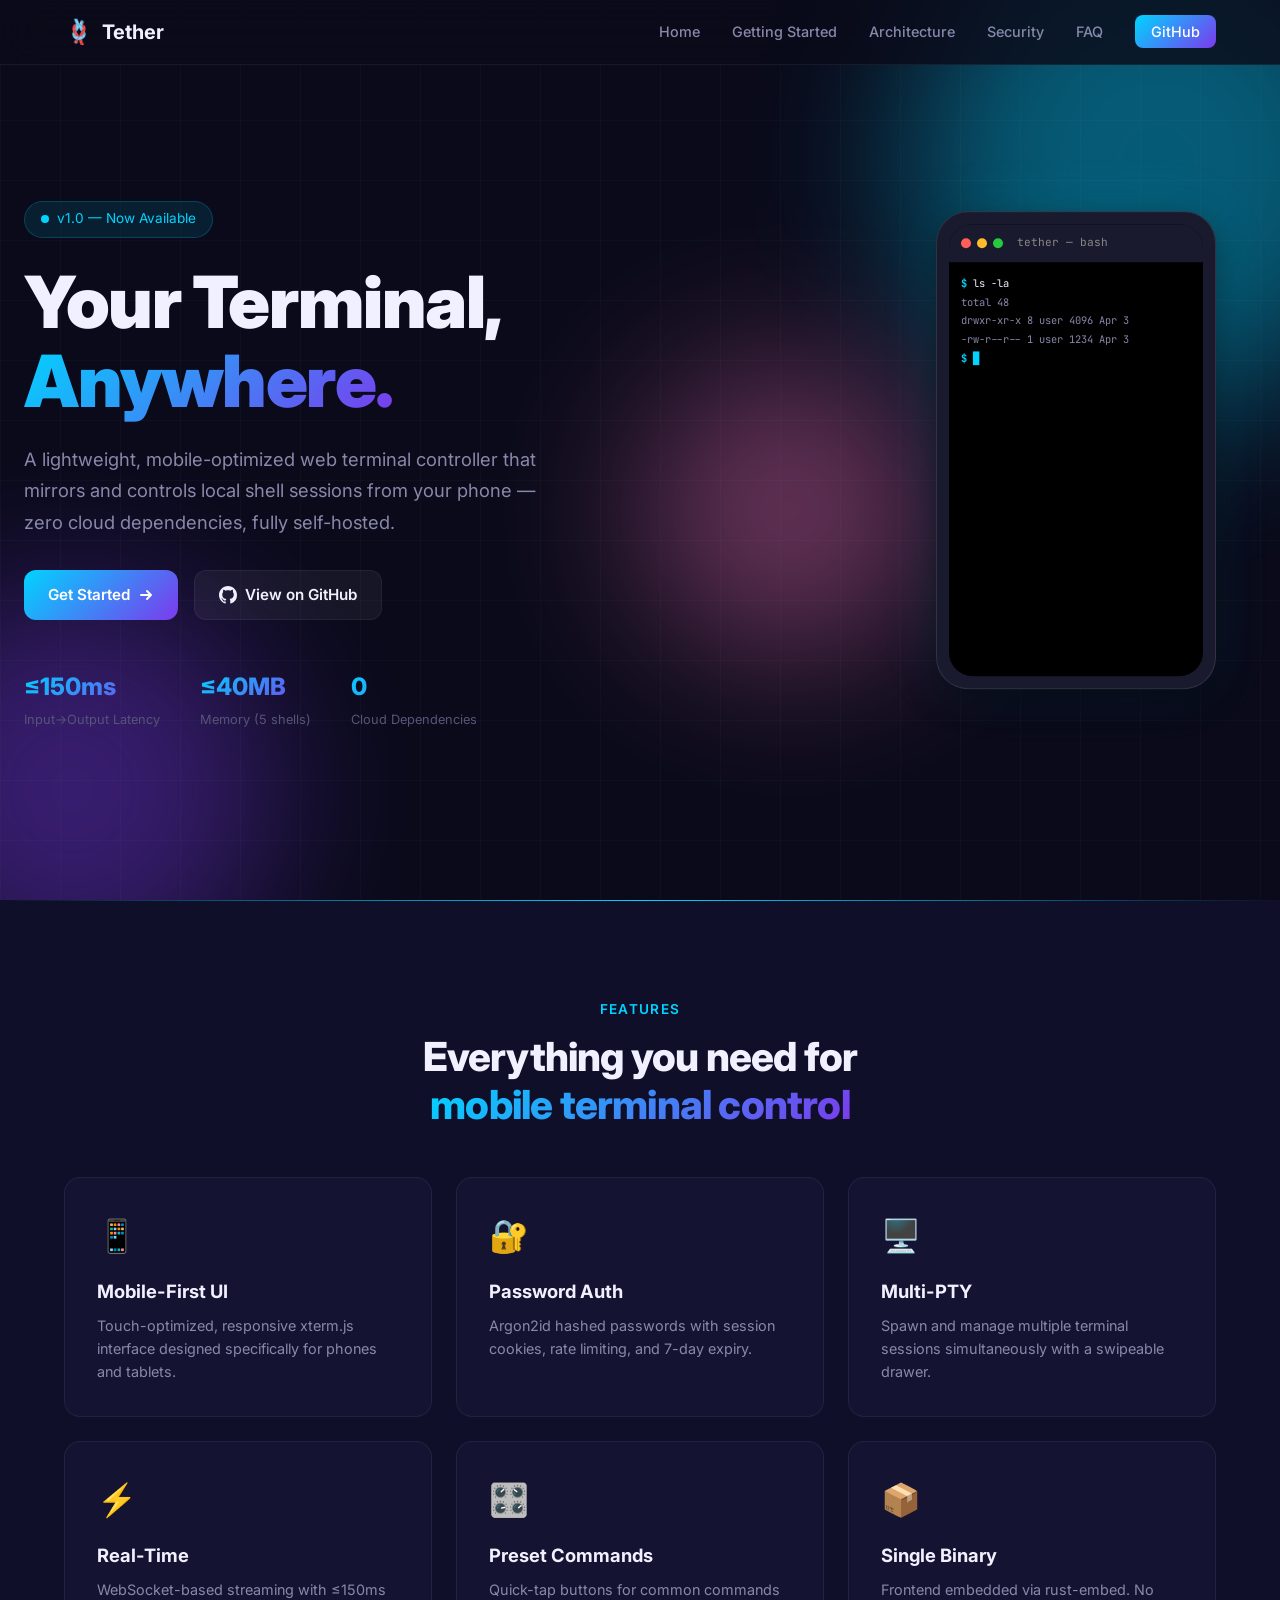
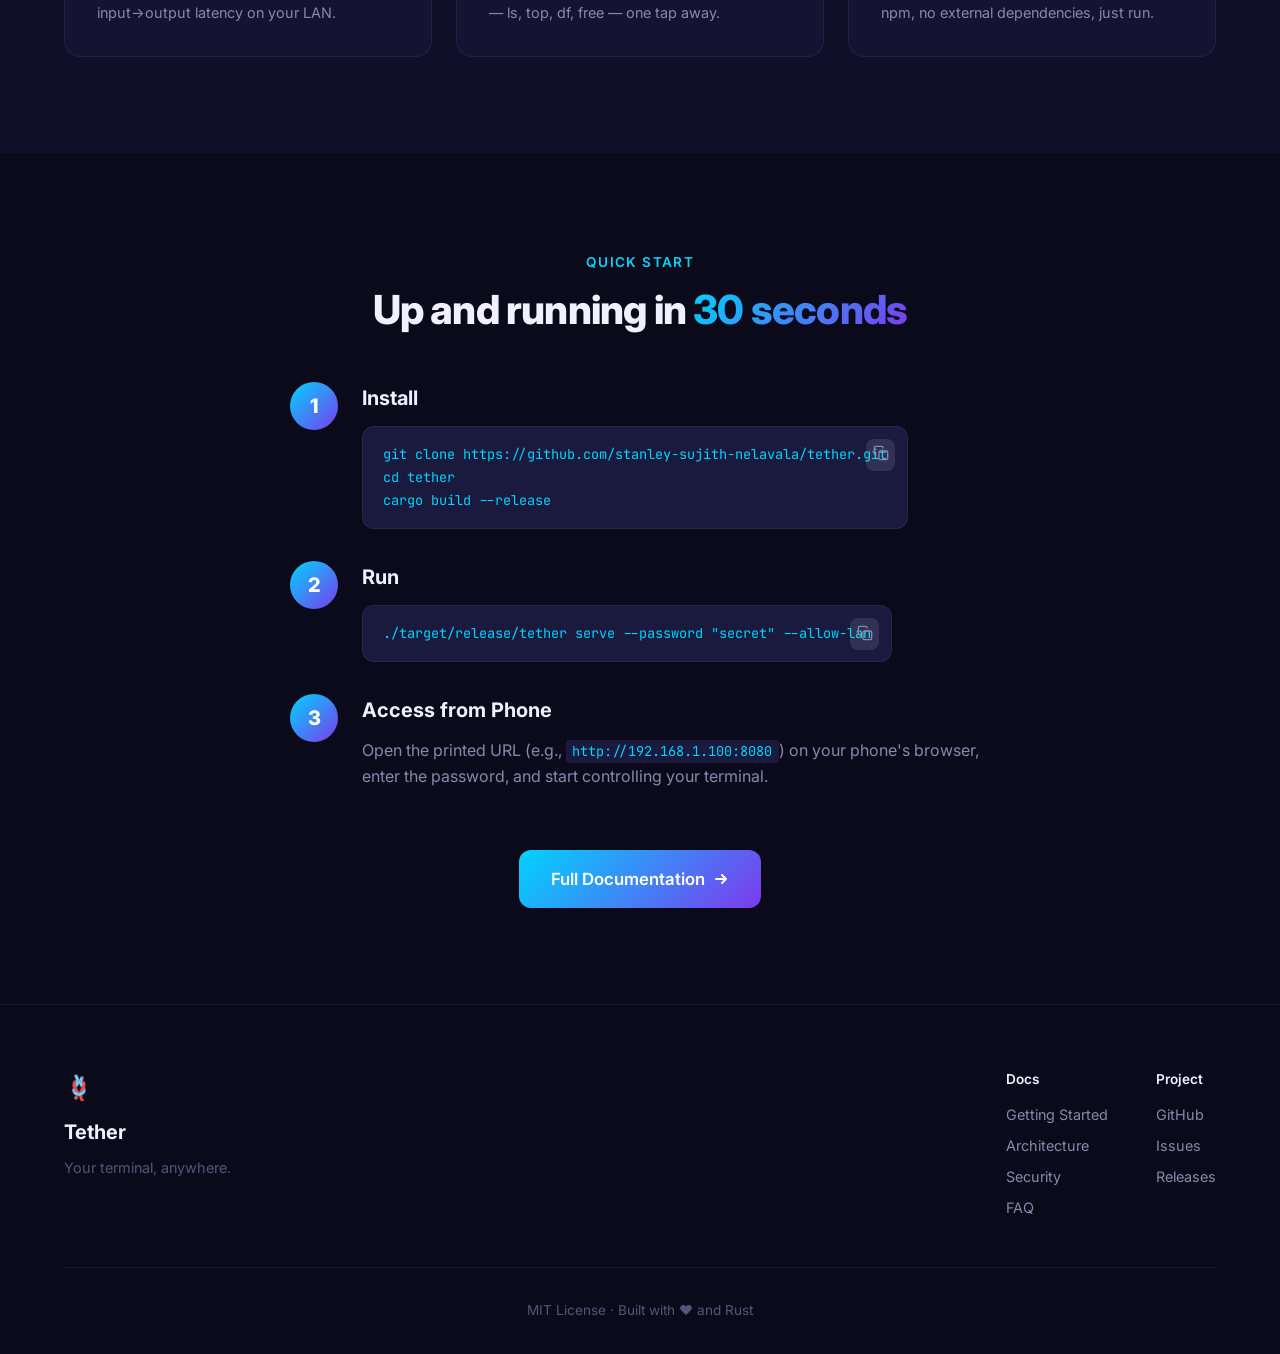
==== .github/pages/index.html @ 57d99a95 "feat: initial release - mobile web terminal controller - Axum HTTP/WS server with embedded frontend " ====
<!DOCTYPE html>
<html lang="en">
<head>
    <meta charset="UTF-8">
    <meta name="viewport" content="width=device-width, initial-scale=1.0">
    <title>Tether — Your Terminal, Anywhere</title>
    <meta name="description" content="A lightweight, mobile-optimized web terminal controller. Mirror and control local shell sessions from your phone.">
    <meta name="theme-color" content="#0a0a1a">
    <link rel="preconnect" href="https://fonts.googleapis.com">
    <link rel="preconnect" href="https://fonts.gstatic.com" crossorigin>
    <link href="https://fonts.googleapis.com/css2?family=Inter:wght@300;400;500;600;700;800;900&family=JetBrains+Mono:wght@400;500;600&display=swap" rel="stylesheet">
    <link rel="stylesheet" href="css/docs.css">
</head>
<body>
    <!-- Navigation -->
    <nav class="navbar">
        <div class="nav-container">
            <a href="index.html" class="nav-logo">
                <span class="logo-icon">🪢</span>
                <span class="logo-text">Tether</span>
            </a>
            <button class="nav-toggle" aria-label="Toggle menu">
                <span></span><span></span><span></span>
            </button>
            <ul class="nav-links">
                <li><a href="index.html">Home</a></li>
                <li><a href="getting-started.html">Getting Started</a></li>
                <li><a href="architecture.html">Architecture</a></li>
                <li><a href="security.html">Security</a></li>
                <li><a href="faq.html">FAQ</a></li>
                <li><a href="https://github.com/stanley-sujith-nelavala/tether" class="nav-cta" target="_blank">GitHub</a></li>
            </ul>
        </div>
    </nav>

    <!-- Hero Section -->
    <header class="hero">
        <div class="hero-bg">
            <div class="gradient-orb orb-1"></div>
            <div class="gradient-orb orb-2"></div>
            <div class="gradient-orb orb-3"></div>
            <div class="grid-overlay"></div>
        </div>
        <div class="hero-content">
            <div class="hero-badge">
                <span class="badge-dot"></span>
                <span>v1.0 — Now Available</span>
            </div>
            <h1 class="hero-title">
                Your Terminal,<br>
                <span class="gradient-text">Anywhere.</span>
            </h1>
            <p class="hero-subtitle">
                A lightweight, mobile-optimized web terminal controller that mirrors and controls 
                local shell sessions from your phone — zero cloud dependencies, fully self-hosted.
            </p>
            <div class="hero-actions">
                <a href="getting-started.html" class="btn btn-primary">
                    Get Started
                    <svg width="16" height="16" viewBox="0 0 16 16" fill="none"><path d="M3 8h10M9 4l4 4-4 4" stroke="currentColor" stroke-width="2" stroke-linecap="round" stroke-linejoin="round"/></svg>
                </a>
                <a href="https://github.com/stanley-sujith-nelavala/tether" class="btn btn-secondary" target="_blank">
                    <svg width="18" height="18" viewBox="0 0 24 24" fill="currentColor"><path d="M12 0C5.37 0 0 5.37 0 12c0 5.31 3.435 9.795 8.205 11.385.6.105.825-.255.825-.57 0-.285-.015-1.23-.015-2.235-3.015.555-3.795-.735-4.035-1.41-.135-.345-.72-1.41-1.23-1.695-.42-.225-1.02-.78-.015-.795.945-.015 1.62.87 1.845 1.23 1.08 1.815 2.805 1.305 3.495.99.105-.78.42-1.305.765-1.605-2.67-.3-5.46-1.335-5.46-5.925 0-1.305.465-2.385 1.23-3.225-.12-.3-.54-1.53.12-3.18 0 0 1.005-.315 3.3 1.23.96-.27 1.98-.405 3-.405s2.04.135 3 .405c2.295-1.56 3.3-1.23 3.3-1.23.66 1.65.24 2.88.12 3.18.765.84 1.23 1.905 1.23 3.225 0 4.605-2.805 5.625-5.475 5.925.435.375.81 1.095.81 2.22 0 1.605-.015 2.895-.015 3.3 0 .315.225.69.825.57A12.02 12.02 0 0024 12c0-6.63-5.37-12-12-12z"/></svg>
                    View on GitHub
                </a>
            </div>
            <div class="hero-stats">
                <div class="stat">
                    <span class="stat-value">≤150ms</span>
                    <span class="stat-label">Input→Output Latency</span>
                </div>
                <div class="stat">
                    <span class="stat-value">≤40MB</span>
                    <span class="stat-label">Memory (5 shells)</span>
                </div>
                <div class="stat">
                    <span class="stat-value">0</span>
                    <span class="stat-label">Cloud Dependencies</span>
                </div>
            </div>
        </div>
        <div class="hero-visual">
            <div class="phone-mockup">
                <div class="phone-screen">
                    <div class="mock-terminal">
                        <div class="mock-header">
                            <span class="mock-dot red"></span>
                            <span class="mock-dot yellow"></span>
                            <span class="mock-dot green"></span>
                            <span class="mock-title">tether — bash</span>
                        </div>
                        <div class="mock-body">
                            <div class="mock-line"><span class="mock-prompt">$</span> <span class="mock-cmd">ls -la</span></div>
                            <div class="mock-line mock-output">total 48</div>
                            <div class="mock-line mock-output">drwxr-xr-x  8 user  4096 Apr  3</div>
                            <div class="mock-line mock-output">-rw-r--r--  1 user  1234 Apr  3</div>
                            <div class="mock-line"><span class="mock-prompt">$</span> <span class="mock-cursor">█</span></div>
                        </div>
                    </div>
                </div>
            </div>
        </div>
    </header>

    <!-- Features Grid -->
    <section class="features">
        <div class="container">
            <div class="section-header">
                <span class="section-label">Features</span>
                <h2 class="section-title">Everything you need for<br><span class="gradient-text">mobile terminal control</span></h2>
            </div>
            <div class="features-grid">
                <div class="feature-card">
                    <div class="feature-icon">📱</div>
                    <h3>Mobile-First UI</h3>
                    <p>Touch-optimized, responsive xterm.js interface designed specifically for phones and tablets.</p>
                </div>
                <div class="feature-card">
                    <div class="feature-icon">🔐</div>
                    <h3>Password Auth</h3>
                    <p>Argon2id hashed passwords with session cookies, rate limiting, and 7-day expiry.</p>
                </div>
                <div class="feature-card">
                    <div class="feature-icon">🖥️</div>
                    <h3>Multi-PTY</h3>
                    <p>Spawn and manage multiple terminal sessions simultaneously with a swipeable drawer.</p>
                </div>
                <div class="feature-card">
                    <div class="feature-icon">⚡</div>
                    <h3>Real-Time</h3>
                    <p>WebSocket-based streaming with ≤150ms input→output latency on your LAN.</p>
                </div>
                <div class="feature-card">
                    <div class="feature-icon">🎛️</div>
                    <h3>Preset Commands</h3>
                    <p>Quick-tap buttons for common commands — ls, top, df, free — one tap away.</p>
                </div>
                <div class="feature-card">
                    <div class="feature-icon">📦</div>
                    <h3>Single Binary</h3>
                    <p>Frontend embedded via rust-embed. No npm, no external dependencies, just run.</p>
                </div>
            </div>
        </div>
    </section>

    <!-- Quick Start -->
    <section class="quick-start">
        <div class="container">
            <div class="section-header">
                <span class="section-label">Quick Start</span>
                <h2 class="section-title">Up and running in <span class="gradient-text">30 seconds</span></h2>
            </div>
            <div class="steps">
                <div class="step">
                    <div class="step-number">1</div>
                    <div class="step-content">
                        <h3>Install</h3>
                        <div class="code-block">
                            <code>git clone https://github.com/stanley-sujith-nelavala/tether.git
cd tether
cargo build --release</code>
                            <button class="copy-btn" onclick="copyCode(this)">
                                <svg width="16" height="16" viewBox="0 0 24 24" fill="none" stroke="currentColor" stroke-width="2"><rect x="9" y="9" width="13" height="13" rx="2"/><path d="M5 15H4a2 2 0 01-2-2V4a2 2 0 012-2h9a2 2 0 012 2v1"/></svg>
                            </button>
                        </div>
                    </div>
                </div>
                <div class="step">
                    <div class="step-number">2</div>
                    <div class="step-content">
                        <h3>Run</h3>
                        <div class="code-block">
                            <code>./target/release/tether serve --password "secret" --allow-lan</code>
                            <button class="copy-btn" onclick="copyCode(this)">
                                <svg width="16" height="16" viewBox="0 0 24 24" fill="none" stroke="currentColor" stroke-width="2"><rect x="9" y="9" width="13" height="13" rx="2"/><path d="M5 15H4a2 2 0 01-2-2V4a2 2 0 012-2h9a2 2 0 012 2v1"/></svg>
                            </button>
                        </div>
                    </div>
                </div>
                <div class="step">
                    <div class="step-number">3</div>
                    <div class="step-content">
                        <h3>Access from Phone</h3>
                        <p>Open the printed URL (e.g., <code class="inline">http://192.168.1.100:8080</code>) on your phone's browser, enter the password, and start controlling your terminal.</p>
                    </div>
                </div>
            </div>
            <div class="cta-center">
                <a href="getting-started.html" class="btn btn-primary btn-lg">
                    Full Documentation
                    <svg width="16" height="16" viewBox="0 0 16 16" fill="none"><path d="M3 8h10M9 4l4 4-4 4" stroke="currentColor" stroke-width="2" stroke-linecap="round" stroke-linejoin="round"/></svg>
                </a>
            </div>
        </div>
    </section>

    <!-- Footer -->
    <footer class="footer">
        <div class="container">
            <div class="footer-content">
                <div class="footer-brand">
                    <span class="logo-icon">🪢</span>
                    <span class="logo-text">Tether</span>
                    <p>Your terminal, anywhere.</p>
                </div>
                <div class="footer-links">
                    <div class="footer-col">
                        <h4>Docs</h4>
                        <a href="getting-started.html">Getting Started</a>
                        <a href="architecture.html">Architecture</a>
                        <a href="security.html">Security</a>
                        <a href="faq.html">FAQ</a>
                    </div>
                    <div class="footer-col">
                        <h4>Project</h4>
                        <a href="https://github.com/stanley-sujith-nelavala/tether" target="_blank">GitHub</a>
                        <a href="https://github.com/stanley-sujith-nelavala/tether/issues" target="_blank">Issues</a>
                        <a href="https://github.com/stanley-sujith-nelavala/tether/releases" target="_blank">Releases</a>
                    </div>
                </div>
            </div>
            <div class="footer-bottom">
                <p>MIT License · Built with ❤️ and Rust</p>
            </div>
        </div>
    </footer>

    <script src="js/docs.js"></script>
</body>
</html>
---- .github/pages/css/docs.css ----
/* ===== CSS Variables ===== */
:root {
    --bg-primary: #0a0a1a;
    --bg-secondary: #0f0f2a;
    --bg-card: #141432;
    --bg-code: #1a1a3e;
    --border-color: rgba(255, 255, 255, 0.06);
    --text-primary: #f0f0ff;
    --text-secondary: #8888aa;
    --text-muted: #555577;
    --accent-1: #00d4ff;
    --accent-2: #7c3aed;
    --accent-3: #f472b6;
    --gradient-primary: linear-gradient(135deg, #00d4ff 0%, #7c3aed 50%, #f472b6 100%);
    --gradient-text: linear-gradient(135deg, #00d4ff, #7c3aed);
    --gradient-glow: radial-gradient(ellipse at 50% 0%, rgba(0, 212, 255, 0.15) 0%, transparent 60%);
    --font-sans: 'Inter', -apple-system, BlinkMacSystemFont, 'Segoe UI', sans-serif;
    --font-mono: 'JetBrains Mono', 'Fira Code', 'Cascadia Code', monospace;
    --radius-sm: 8px;
    --radius-md: 12px;
    --radius-lg: 16px;
    --radius-xl: 24px;
    --shadow-sm: 0 2px 8px rgba(0, 0, 0, 0.2);
    --shadow-md: 0 4px 16px rgba(0, 0, 0, 0.3);
    --shadow-lg: 0 8px 32px rgba(0, 0, 0, 0.4);
    --shadow-glow: 0 0 40px rgba(0, 212, 255, 0.15);
}

/* ===== Reset ===== */
*, *::before, *::after { margin: 0; padding: 0; box-sizing: border-box; }
html { scroll-behavior: smooth; }
body {
    font-family: var(--font-sans);
    background: var(--bg-primary);
    color: var(--text-primary);
    line-height: 1.6;
    overflow-x: hidden;
    -webkit-font-smoothing: antialiased;
}
a { color: var(--accent-1); text-decoration: none; transition: color 0.2s; }
a:hover { color: var(--accent-2); }
img { max-width: 100%; display: block; }
code { font-family: var(--font-mono); }

/* ===== Container ===== */
.container { max-width: 1200px; margin: 0 auto; padding: 0 1.5rem; }

/* ===== Navbar ===== */
.navbar {
    position: fixed;
    top: 0;
    left: 0;
    right: 0;
    z-index: 1000;
    background: rgba(10, 10, 26, 0.8);
    backdrop-filter: blur(20px);
    border-bottom: 1px solid var(--border-color);
}
.nav-container {
    max-width: 1200px;
    margin: 0 auto;
    padding: 0 1.5rem;
    display: flex;
    align-items: center;
    justify-content: space-between;
    height: 64px;
}
.nav-logo {
    display: flex;
    align-items: center;
    gap: 0.5rem;
    font-weight: 700;
    font-size: 1.25rem;
    color: var(--text-primary);
}
.nav-logo:hover { color: var(--text-primary); }
.logo-icon { font-size: 1.5rem; }
.nav-links {
    display: flex;
    align-items: center;
    gap: 2rem;
    list-style: none;
}
.nav-links a {
    color: var(--text-secondary);
    font-weight: 500;
    font-size: 0.9rem;
    transition: color 0.2s;
}
.nav-links a:hover { color: var(--text-primary); }
.nav-cta {
    background: var(--gradient-text);
    color: white !important;
    padding: 0.5rem 1rem;
    border-radius: var(--radius-sm);
    font-weight: 600;
}
.nav-cta:hover { opacity: 0.9; color: white !important; }
.nav-toggle {
    display: none;
    flex-direction: column;
    gap: 4px;
    background: none;
    border: none;
    cursor: pointer;
    padding: 0.5rem;
}
.nav-toggle span {
    width: 24px;
    height: 2px;
    background: var(--text-primary);
    border-radius: 2px;
    transition: all 0.3s;
}

/* ===== Hero ===== */
.hero {
    position: relative;
    min-height: 100vh;
    display: flex;
    align-items: center;
    padding: 6rem 1.5rem 4rem;
    overflow: hidden;
}
.hero-bg {
    position: absolute;
    inset: 0;
    z-index: 0;
}
.gradient-orb {
    position: absolute;
    border-radius: 50%;
    filter: blur(80px);
    opacity: 0.4;
}
.orb-1 { width: 500px; height: 500px; background: var(--accent-1); top: -10%; right: -10%; }
.orb-2 { width: 400px; height: 400px; background: var(--accent-2); bottom: -10%; left: -10%; }
.orb-3 { width: 300px; height: 300px; background: var(--accent-3); top: 40%; left: 50%; }
.grid-overlay {
    position: absolute;
    inset: 0;
    background-image: 
        linear-gradient(rgba(255,255,255,0.02) 1px, transparent 1px),
        linear-gradient(90deg, rgba(255,255,255,0.02) 1px, transparent 1px);
    background-size: 60px 60px;
}
.hero-content {
    position: relative;
    z-index: 1;
    max-width: 640px;
}
.hero-badge {
    display: inline-flex;
    align-items: center;
    gap: 0.5rem;
    background: rgba(0, 212, 255, 0.1);
    border: 1px solid rgba(0, 212, 255, 0.2);
    padding: 0.4rem 1rem;
    border-radius: 100px;
    font-size: 0.85rem;
    color: var(--accent-1);
    margin-bottom: 1.5rem;
}
.badge-dot {
    width: 8px;
    height: 8px;
    background: var(--accent-1);
    border-radius: 50%;
    animation: pulse 2s infinite;
}
@keyframes pulse {
    0%, 100% { opacity: 1; }
    50% { opacity: 0.4; }
}
.hero-title {
    font-size: clamp(2.5rem, 6vw, 4.5rem);
    font-weight: 900;
    line-height: 1.1;
    margin-bottom: 1.5rem;
    letter-spacing: -0.02em;
}
.gradient-text {
    background: var(--gradient-text);
    -webkit-background-clip: text;
    -webkit-text-fill-color: transparent;
    background-clip: text;
}
.hero-subtitle {
    font-size: 1.15rem;
    color: var(--text-secondary);
    line-height: 1.7;
    margin-bottom: 2rem;
    max-width: 540px;
}
.hero-actions {
    display: flex;
    gap: 1rem;
    flex-wrap: wrap;
    margin-bottom: 3rem;
}
.btn {
    display: inline-flex;
    align-items: center;
    gap: 0.5rem;
    padding: 0.75rem 1.5rem;
    border-radius: var(--radius-md);
    font-weight: 600;
    font-size: 0.95rem;
    transition: all 0.2s;
    border: none;
    cursor: pointer;
}
.btn-primary {
    background: var(--gradient-text);
    color: white;
}
.btn-primary:hover { transform: translateY(-2px); box-shadow: var(--shadow-glow); color: white; }
.btn-secondary {
    background: rgba(255, 255, 255, 0.05);
    color: var(--text-primary);
    border: 1px solid var(--border-color);
}
.btn-secondary:hover { background: rgba(255, 255, 255, 0.1); color: var(--text-primary); }
.btn-lg { padding: 1rem 2rem; font-size: 1.05rem; }
.hero-stats {
    display: flex;
    gap: 2.5rem;
    flex-wrap: wrap;
}
.stat { display: flex; flex-direction: column; }
.stat-value {
    font-size: 1.5rem;
    font-weight: 800;
    background: var(--gradient-text);
    -webkit-background-clip: text;
    -webkit-text-fill-color: transparent;
    background-clip: text;
}
.stat-label { font-size: 0.8rem; color: var(--text-muted); margin-top: 0.25rem; }

/* ===== Phone Mockup ===== */
.hero-visual {
    position: absolute;
    right: 5%;
    top: 50%;
    transform: translateY(-50%);
    z-index: 1;
}
.phone-mockup {
    width: 280px;
    background: #1a1a2e;
    border-radius: 32px;
    padding: 12px;
    box-shadow: var(--shadow-lg), 0 0 60px rgba(0, 212, 255, 0.1);
    border: 1px solid rgba(255, 255, 255, 0.1);
}
.phone-screen {
    background: #000;
    border-radius: 24px;
    overflow: hidden;
    aspect-ratio: 9/16;
}
.mock-terminal { height: 100%; display: flex; flex-direction: column; }
.mock-header {
    display: flex;
    align-items: center;
    gap: 6px;
    padding: 10px 12px;
    background: #1a1a2e;
}
.mock-dot { width: 10px; height: 10px; border-radius: 50%; }
.mock-dot.red { background: #ff5f56; }
.mock-dot.yellow { background: #ffbd2e; }
.mock-dot.green { background: #27c93f; }
.mock-title {
    margin-left: 8px;
    font-size: 0.7rem;
    color: #888;
    font-family: var(--font-mono);
}
.mock-body {
    flex: 1;
    padding: 12px;
    font-family: var(--font-mono);
    font-size: 0.65rem;
    color: #00ff88;
    line-height: 1.8;
}
.mock-line { white-space: nowrap; }
.mock-prompt { color: #00d4ff; font-weight: 600; }
.mock-cmd { color: #f0f0ff; }
.mock-output { color: #8888aa; }
.mock-cursor { animation: blink 1s step-end infinite; color: #00d4ff; }
@keyframes blink { 50% { opacity: 0; } }

/* ===== Section Headers ===== */
.section-header { text-align: center; margin-bottom: 3rem; }
.section-label {
    display: inline-block;
    font-size: 0.85rem;
    font-weight: 600;
    color: var(--accent-1);
    text-transform: uppercase;
    letter-spacing: 0.1em;
    margin-bottom: 0.75rem;
}
.section-title {
    font-size: clamp(1.75rem, 4vw, 2.5rem);
    font-weight: 800;
    line-height: 1.2;
    letter-spacing: -0.02em;
}

/* ===== Features ===== */
.features {
    padding: 6rem 0;
    background: var(--bg-secondary);
    position: relative;
}
.features::before {
    content: '';
    position: absolute;
    top: 0;
    left: 0;
    right: 0;
    height: 1px;
    background: linear-gradient(90deg, transparent, var(--accent-1), transparent);
}
.features-grid {
    display: grid;
    grid-template-columns: repeat(auto-fit, minmax(300px, 1fr));
    gap: 1.5rem;
}
.feature-card {
    background: var(--bg-card);
    border: 1px solid var(--border-color);
    border-radius: var(--radius-lg);
    padding: 2rem;
    transition: all 0.3s;
}
.feature-card:hover {
    transform: translateY(-4px);
    border-color: rgba(0, 212, 255, 0.3);
    box-shadow: var(--shadow-glow);
}
.feature-icon { font-size: 2rem; margin-bottom: 1rem; }
.feature-card h3 {
    font-size: 1.15rem;
    font-weight: 700;
    margin-bottom: 0.5rem;
}
.feature-card p {
    color: var(--text-secondary);
    font-size: 0.9rem;
    line-height: 1.6;
}

/* ===== Quick Start ===== */
.quick-start { padding: 6rem 0; }
.steps {
    max-width: 700px;
    margin: 0 auto 3rem;
    display: flex;
    flex-direction: column;
    gap: 2rem;
}
.step {
    display: flex;
    gap: 1.5rem;
    align-items: flex-start;
}
.step-number {
    width: 48px;
    height: 48px;
    min-width: 48px;
    background: var(--gradient-text);
    border-radius: 50%;
    display: flex;
    align-items: center;
    justify-content: center;
    font-weight: 800;
    font-size: 1.25rem;
    color: white;
}
.step-content h3 {
    font-size: 1.25rem;
    font-weight: 700;
    margin-bottom: 0.75rem;
}
.step-content p {
    color: var(--text-secondary);
    margin-bottom: 0.75rem;
}
.code-block {
    position: relative;
    background: var(--bg-code);
    border: 1px solid var(--border-color);
    border-radius: var(--radius-md);
    padding: 1rem 1.25rem;
    overflow: hidden;
}
.code-block code {
    display: block;
    font-size: 0.85rem;
    color: var(--accent-1);
    line-height: 1.7;
    white-space: pre-wrap;
    word-break: break-all;
}
.copy-btn {
    position: absolute;
    top: 0.75rem;
    right: 0.75rem;
    background: rgba(255, 255, 255, 0.1);
    border: none;
    border-radius: var(--radius-sm);
    padding: 0.4rem;
    color: var(--text-secondary);
    cursor: pointer;
    transition: all 0.2s;
}
.copy-btn:hover { background: rgba(255, 255, 255, 0.2); color: var(--text-primary); }
.inline {
    background: var(--bg-code);
    padding: 0.15rem 0.4rem;
    border-radius: 4px;
    font-size: 0.85em;
    color: var(--accent-1);
}
.cta-center { text-align: center; margin-top: 2rem; }

/* ===== Footer ===== */
.footer {
    padding: 4rem 0 2rem;
    border-top: 1px solid var(--border-color);
}
.footer-content {
    display: flex;
    justify-content: space-between;
    gap: 3rem;
    margin-bottom: 3rem;
}
.footer-brand {
    display: flex;
    flex-direction: column;
    gap: 0.5rem;
    align-items: flex-start;
}
.footer-brand .logo-icon { font-size: 1.5rem; }
.footer-brand .logo-text { font-weight: 700; font-size: 1.25rem; }
.footer-brand p { color: var(--text-muted); font-size: 0.9rem; }
.footer-links {
    display: flex;
    gap: 3rem;
}
.footer-col {
    display: flex;
    flex-direction: column;
    gap: 0.5rem;
}
.footer-col h4 {
    font-size: 0.85rem;
    font-weight: 600;
    color: var(--text-primary);
    margin-bottom: 0.25rem;
}
.footer-col a {
    color: var(--text-secondary);
    font-size: 0.9rem;
}
.footer-col a:hover { color: var(--text-primary); }
.footer-bottom {
    text-align: center;
    padding-top: 2rem;
    border-top: 1px solid var(--border-color);
    color: var(--text-muted);
    font-size: 0.85rem;
}

/* ===== Responsive ===== */
@media (max-width: 1024px) {
    .hero-visual { display: none; }
    .hero-content { max-width: 100%; }
}
@media (max-width: 768px) {
    .nav-links { display: none; }
    .nav-toggle { display: flex; }
    .nav-links.active {
        display: flex;
        flex-direction: column;
        position: absolute;
        top: 64px;
        left: 0;
        right: 0;
        background: var(--bg-primary);
        padding: 1.5rem;
        border-bottom: 1px solid var(--border-color);
    }
    .hero { padding: 5rem 1rem 3rem; min-height: auto; }
    .hero-stats { gap: 1.5rem; }
    .features-grid { grid-template-columns: 1fr; }
    .footer-content { flex-direction: column; }
    .footer-links { flex-direction: column; gap: 2rem; }
}

/* ===== Sub-pages ===== */
.doc-page {
    padding: 6rem 1.5rem 4rem;
    max-width: 800px;
    margin: 0 auto;
}
.doc-page h1 {
    font-size: 2.5rem;
    font-weight: 900;
    margin-bottom: 1rem;
    letter-spacing: -0.02em;
}
.doc-page .lead {
    font-size: 1.15rem;
    color: var(--text-secondary);
    margin-bottom: 2rem;
    line-height: 1.7;
}
.doc-page h2 {
    font-size: 1.5rem;
    font-weight: 700;
    margin-top: 3rem;
    margin-bottom: 1rem;
    padding-bottom: 0.5rem;
    border-bottom: 1px solid var(--border-color);
}
.doc-page h3 {
    font-size: 1.2rem;
    font-weight: 600;
    margin-top: 2rem;
    margin-bottom: 0.75rem;
}
.doc-page p {
    color: var(--text-secondary);
    margin-bottom: 1rem;
    line-height: 1.7;
}
.doc-page ul, .doc-page ol {
    color: var(--text-secondary);
    margin-bottom: 1rem;
    padding-left: 1.5rem;
}
.doc-page li { margin-bottom: 0.5rem; }
.doc-page .code-block { margin: 1.5rem 0; }
.doc-page table {
    width: 100%;
    border-collapse: collapse;
    margin: 1.5rem 0;
}
.doc-page th, .doc-page td {
    padding: 0.75rem 1rem;
    text-align: left;
    border-bottom: 1px solid var(--border-color);
}
.doc-page th {
    font-weight: 600;
    color: var(--text-primary);
    background: var(--bg-card);
}
.doc-page td { color: var(--text-secondary); }
.doc-page .callout {
    background: rgba(0, 212, 255, 0.05);
    border: 1px solid rgba(0, 212, 255, 0.2);
    border-left: 3px solid var(--accent-1);
    border-radius: var(--radius-sm);
    padding: 1rem 1.25rem;
    margin: 1.5rem 0;
    color: var(--text-secondary);
}
.doc-page .callout.warning {
    background: rgba(255, 189, 46, 0.05);
    border-color: rgba(255, 189, 46, 0.2);
    border-left-color: #ffbd2e;
}
.doc-page .callout.danger {
    background: rgba(233, 69, 96, 0.05);
    border-color: rgba(233, 69, 96, 0.2);
    border-left-color: #e94560;
}
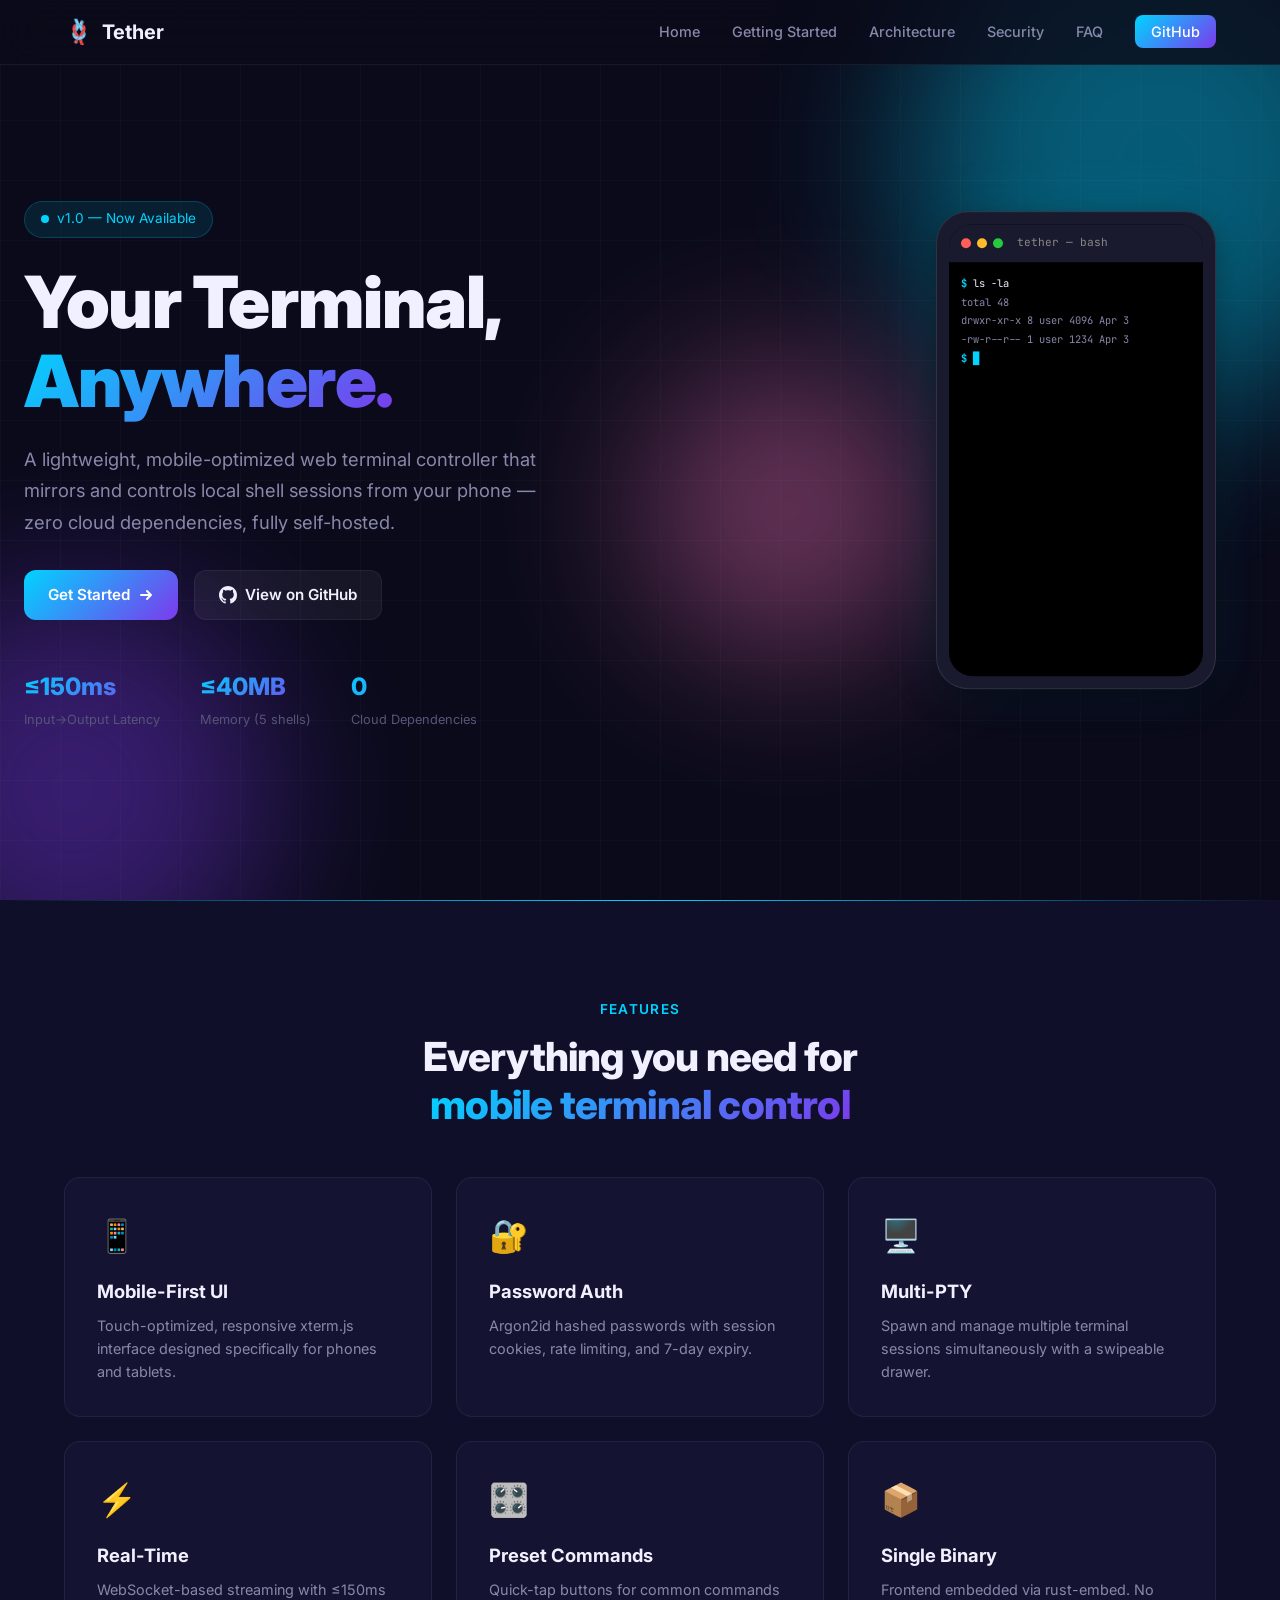
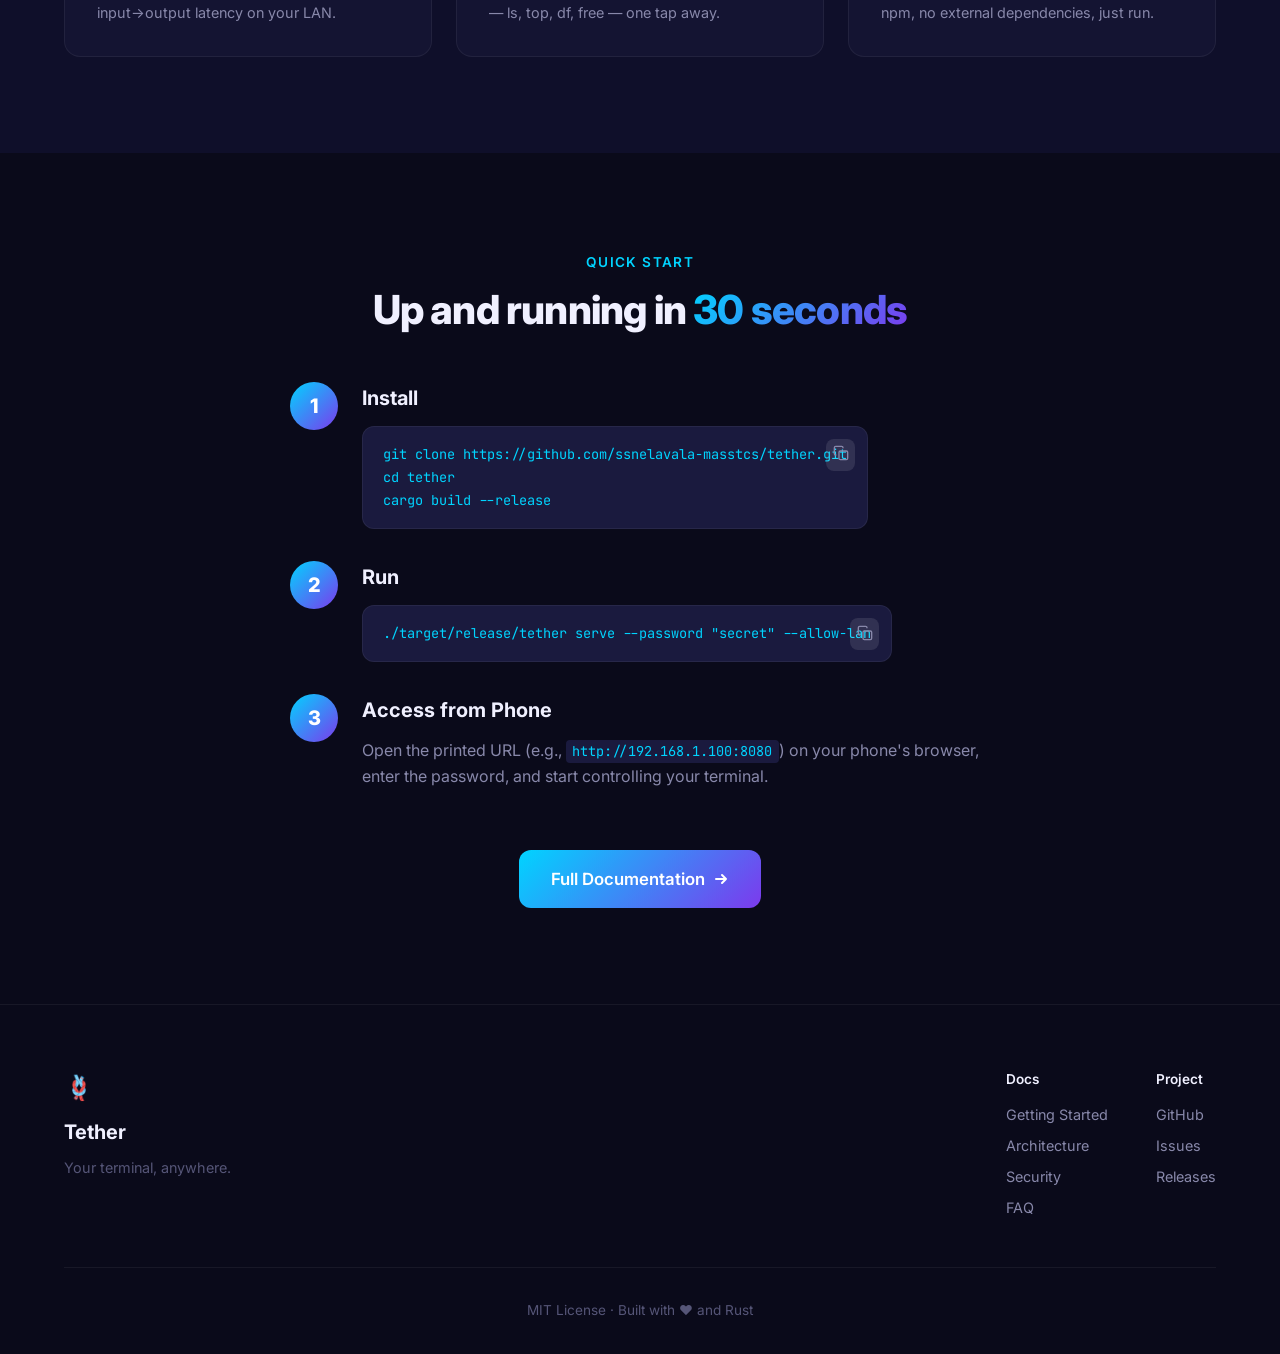
==== commit 58fcf216: "docs: update repository URLs to correct GitHub path Co-authored-by: Qwen-Coder <qwen-coder@alibabacl" ====
--- a/.github/pages/index.html
+++ b/.github/pages/index.html
@@ -28,7 +28,7 @@
                 <li><a href="architecture.html">Architecture</a></li>
                 <li><a href="security.html">Security</a></li>
                 <li><a href="faq.html">FAQ</a></li>
-                <li><a href="https://github.com/stanley-sujith-nelavala/tether" class="nav-cta" target="_blank">GitHub</a></li>
+                <li><a href="https://github.com/ssnelavala-masstcs/tether" class="nav-cta" target="_blank">GitHub</a></li>
             </ul>
         </div>
     </nav>
@@ -59,7 +59,7 @@
                     Get Started
                     <svg width="16" height="16" viewBox="0 0 16 16" fill="none"><path d="M3 8h10M9 4l4 4-4 4" stroke="currentColor" stroke-width="2" stroke-linecap="round" stroke-linejoin="round"/></svg>
                 </a>
-                <a href="https://github.com/stanley-sujith-nelavala/tether" class="btn btn-secondary" target="_blank">
+                <a href="https://github.com/ssnelavala-masstcs/tether" class="btn btn-secondary" target="_blank">
                     <svg width="18" height="18" viewBox="0 0 24 24" fill="currentColor"><path d="M12 0C5.37 0 0 5.37 0 12c0 5.31 3.435 9.795 8.205 11.385.6.105.825-.255.825-.57 0-.285-.015-1.23-.015-2.235-3.015.555-3.795-.735-4.035-1.41-.135-.345-.72-1.41-1.23-1.695-.42-.225-1.02-.78-.015-.795.945-.015 1.62.87 1.845 1.23 1.08 1.815 2.805 1.305 3.495.99.105-.78.42-1.305.765-1.605-2.67-.3-5.46-1.335-5.46-5.925 0-1.305.465-2.385 1.23-3.225-.12-.3-.54-1.53.12-3.18 0 0 1.005-.315 3.3 1.23.96-.27 1.98-.405 3-.405s2.04.135 3 .405c2.295-1.56 3.3-1.23 3.3-1.23.66 1.65.24 2.88.12 3.18.765.84 1.23 1.905 1.23 3.225 0 4.605-2.805 5.625-5.475 5.925.435.375.81 1.095.81 2.22 0 1.605-.015 2.895-.015 3.3 0 .315.225.69.825.57A12.02 12.02 0 0024 12c0-6.63-5.37-12-12-12z"/></svg>
                     View on GitHub
                 </a>
@@ -157,7 +157,7 @@
                     <div class="step-content">
                         <h3>Install</h3>
                         <div class="code-block">
-                            <code>git clone https://github.com/stanley-sujith-nelavala/tether.git
+                            <code>git clone https://github.com/ssnelavala-masstcs/tether.git
 cd tether
 cargo build --release</code>
                             <button class="copy-btn" onclick="copyCode(this)">
@@ -214,9 +214,9 @@
                     </div>
                     <div class="footer-col">
                         <h4>Project</h4>
-                        <a href="https://github.com/stanley-sujith-nelavala/tether" target="_blank">GitHub</a>
-                        <a href="https://github.com/stanley-sujith-nelavala/tether/issues" target="_blank">Issues</a>
-                        <a href="https://github.com/stanley-sujith-nelavala/tether/releases" target="_blank">Releases</a>
+                        <a href="https://github.com/ssnelavala-masstcs/tether" target="_blank">GitHub</a>
+                        <a href="https://github.com/ssnelavala-masstcs/tether/issues" target="_blank">Issues</a>
+                        <a href="https://github.com/ssnelavala-masstcs/tether/releases" target="_blank">Releases</a>
                     </div>
                 </div>
             </div>
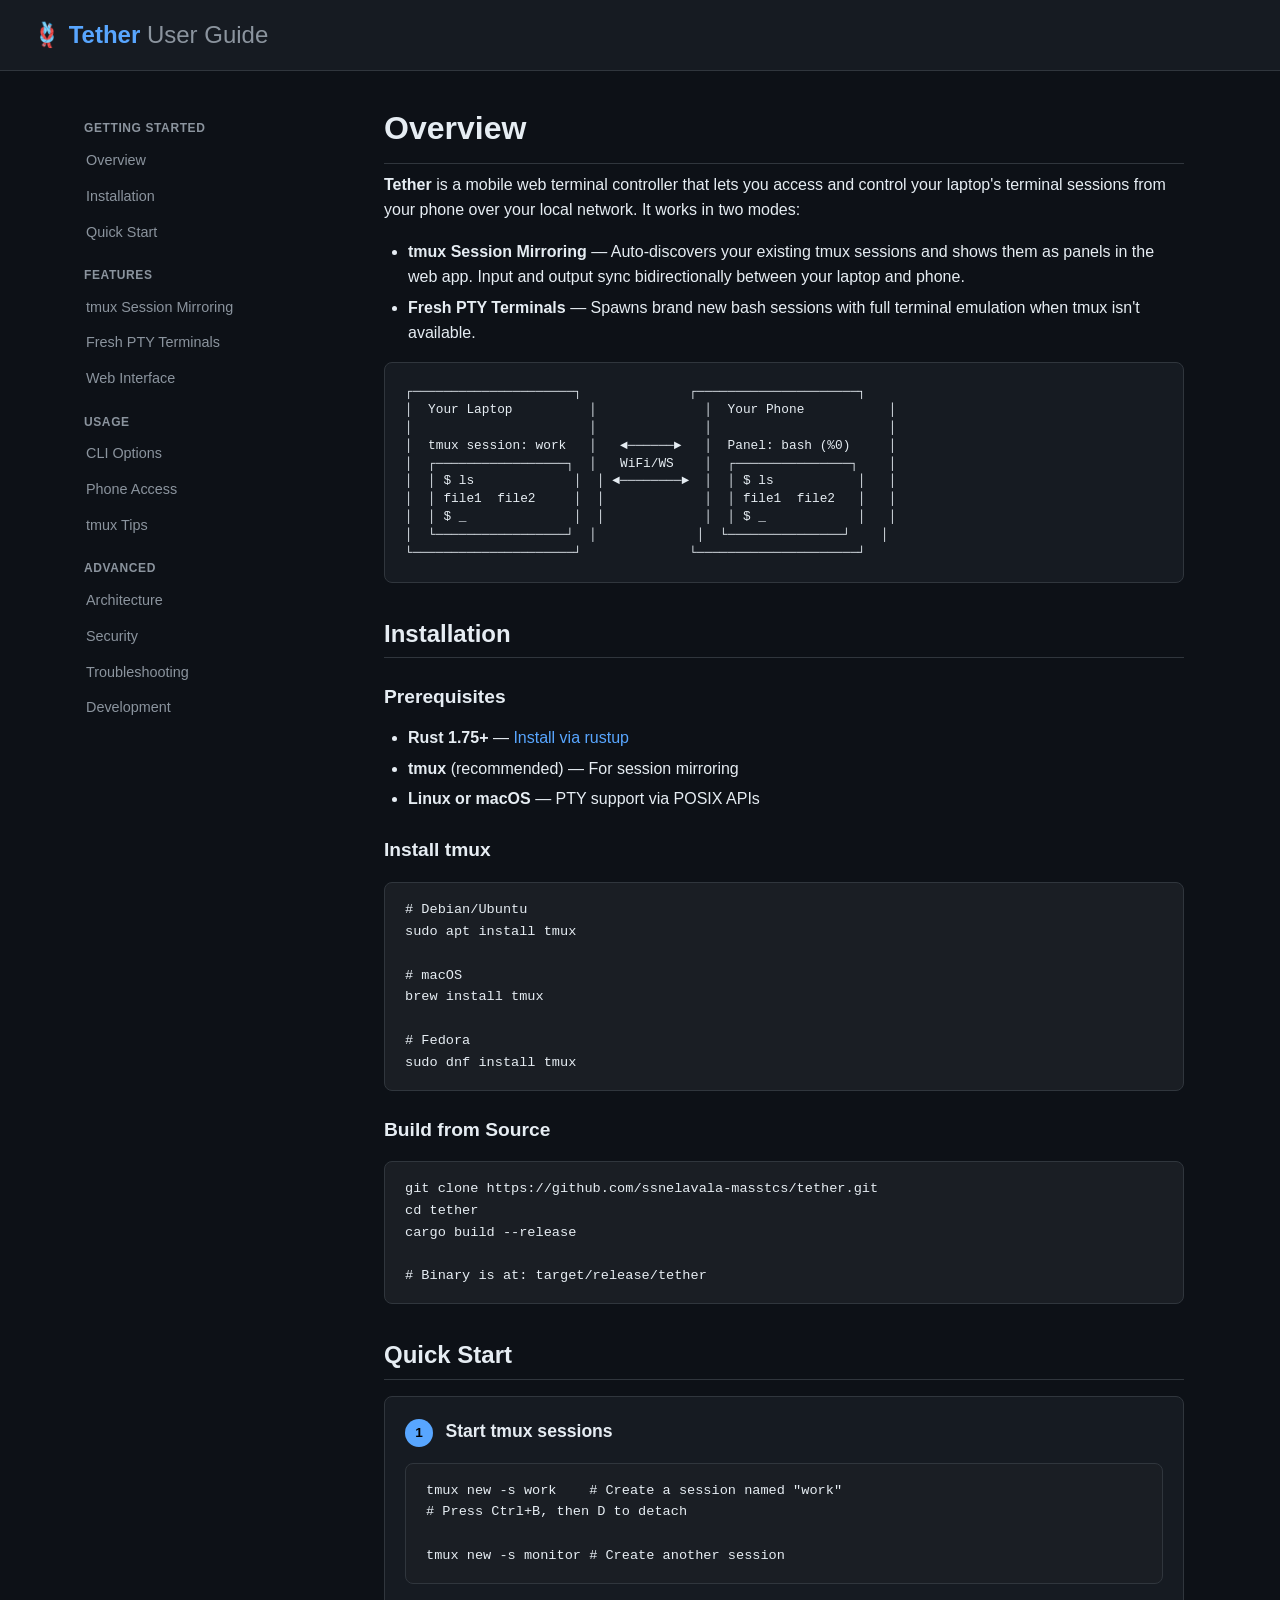
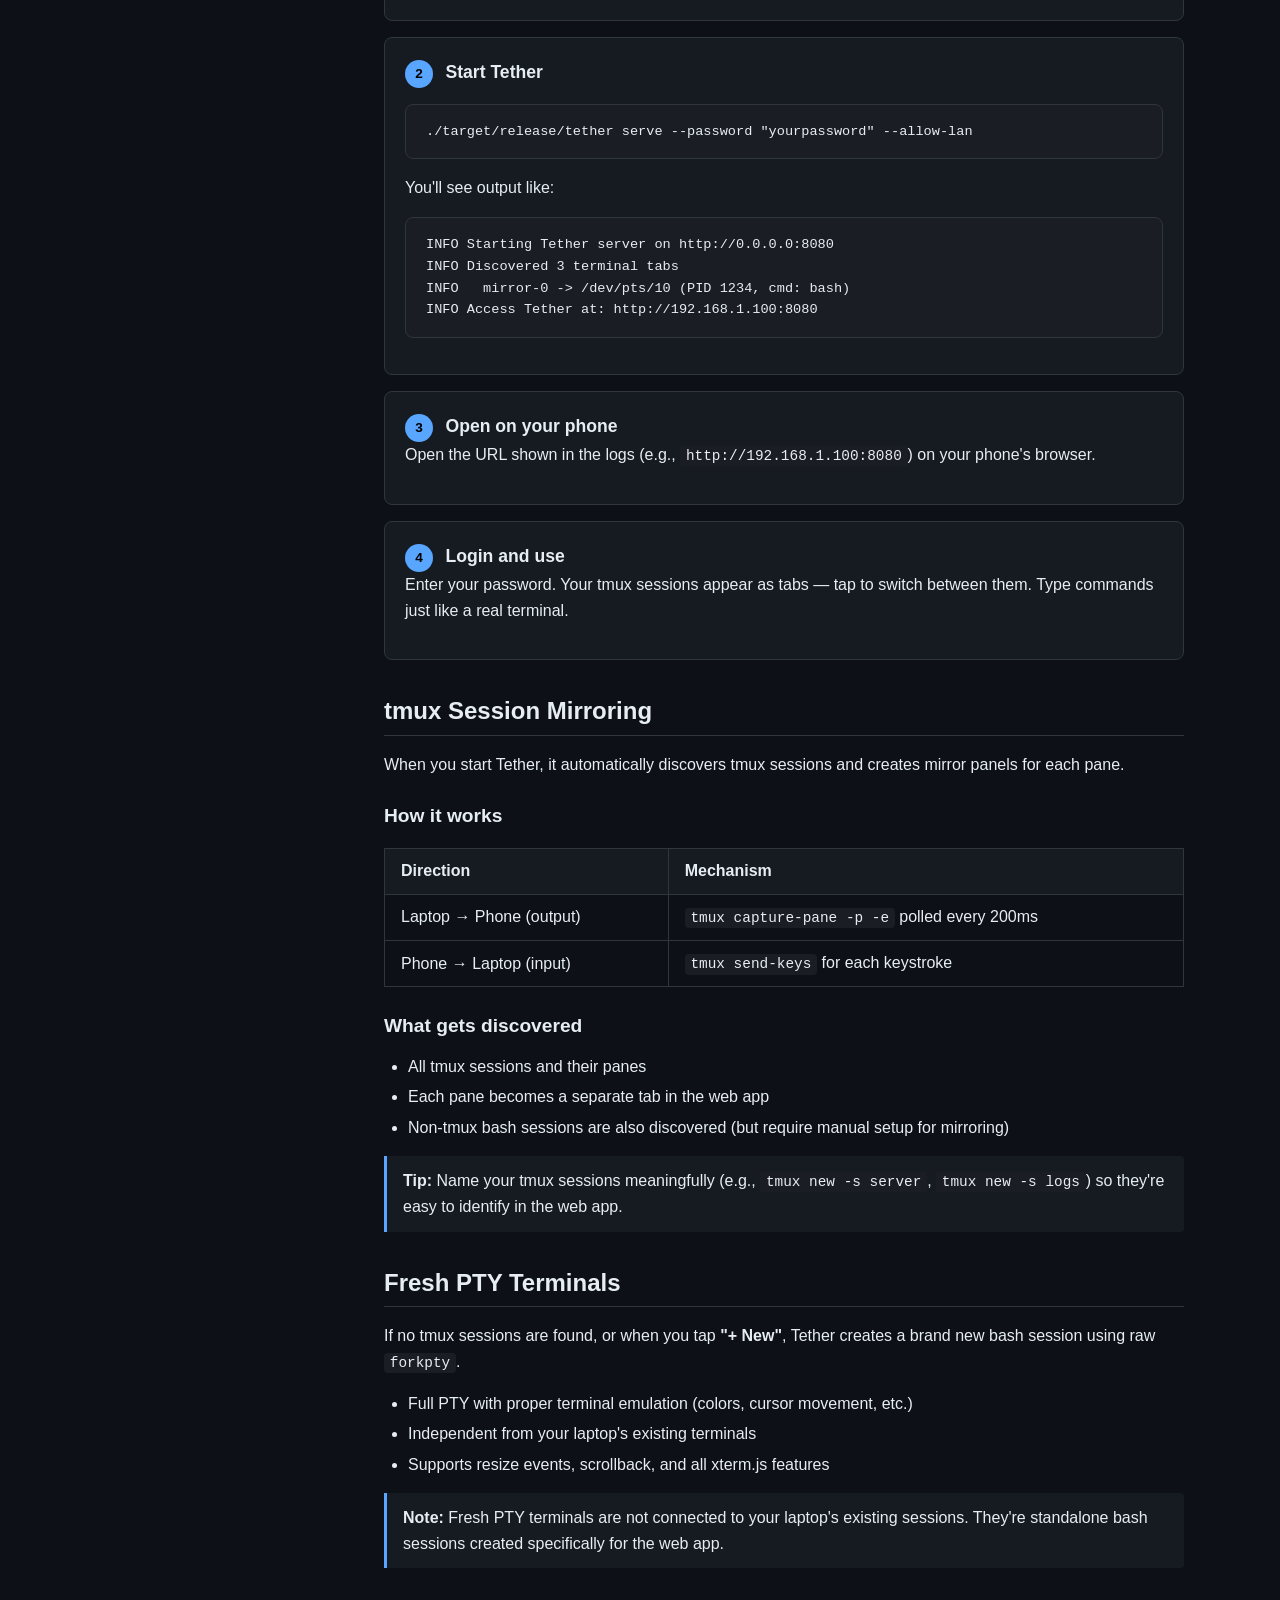
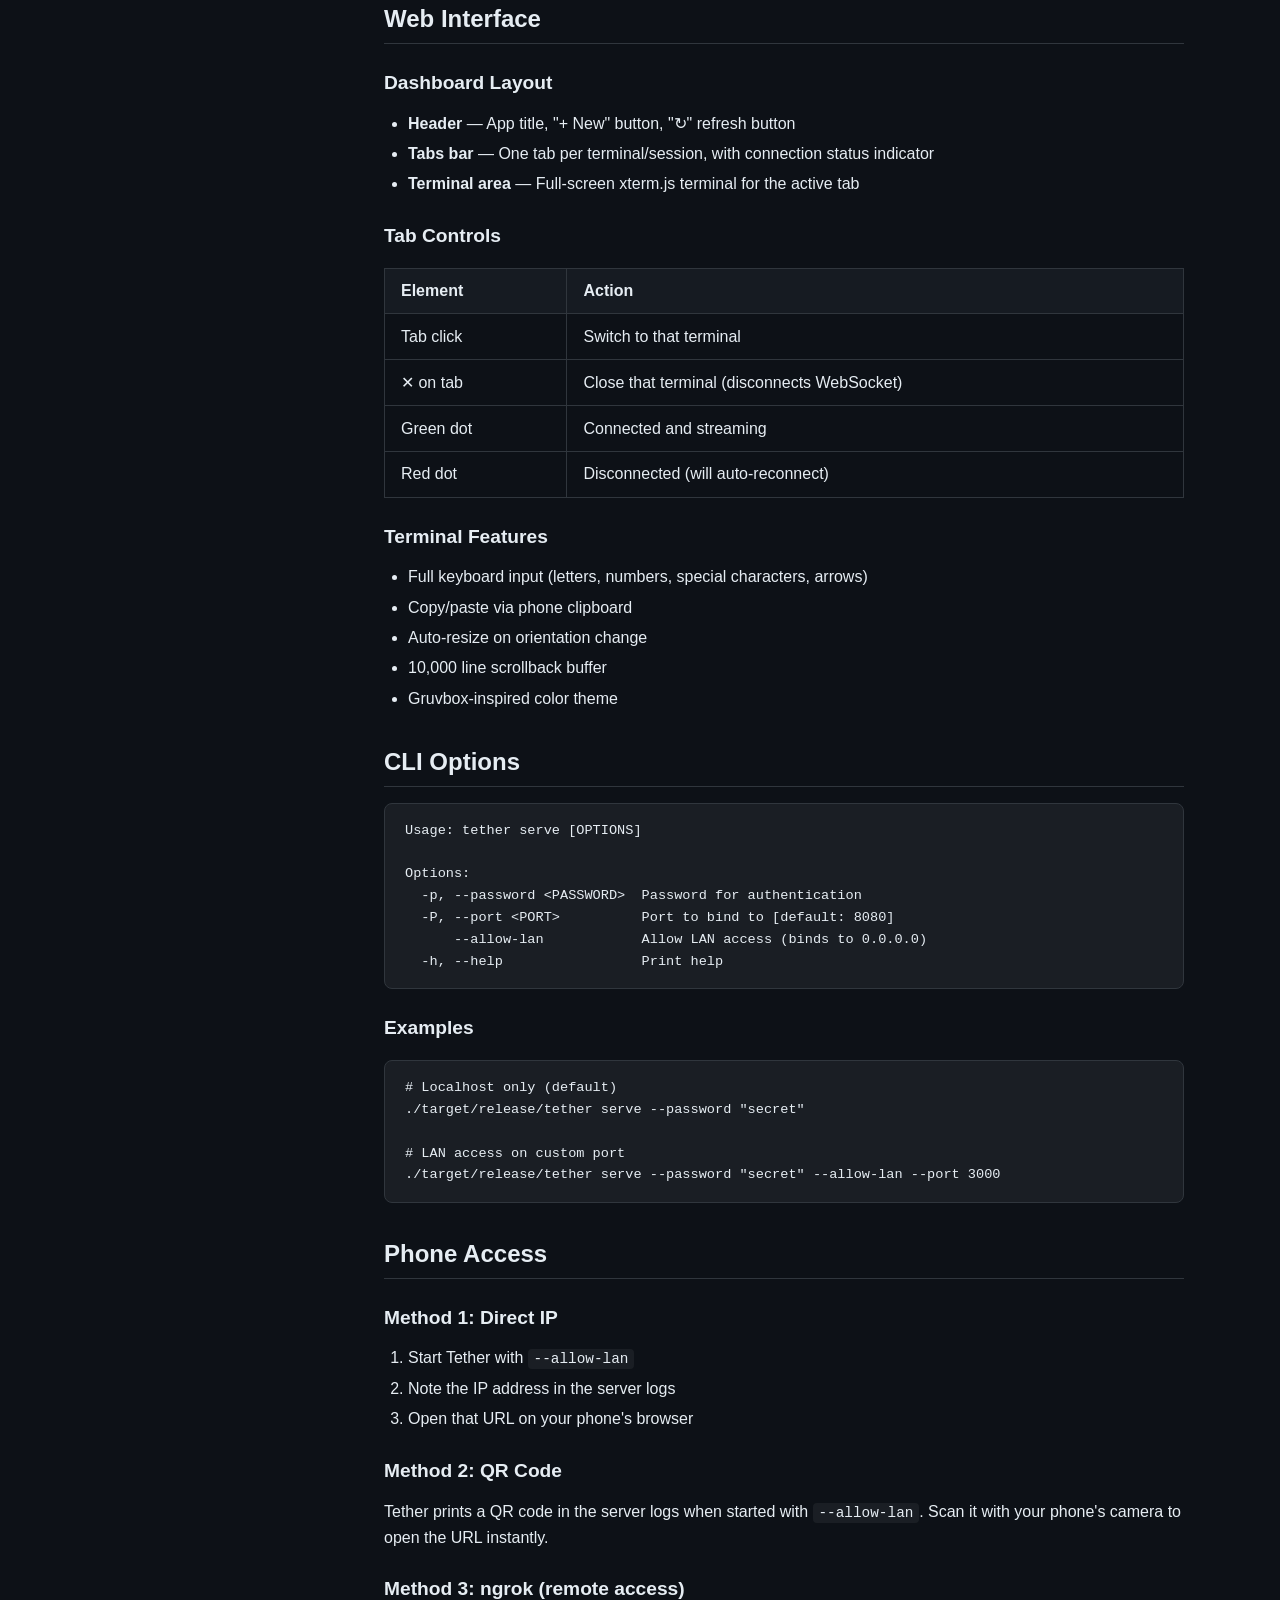
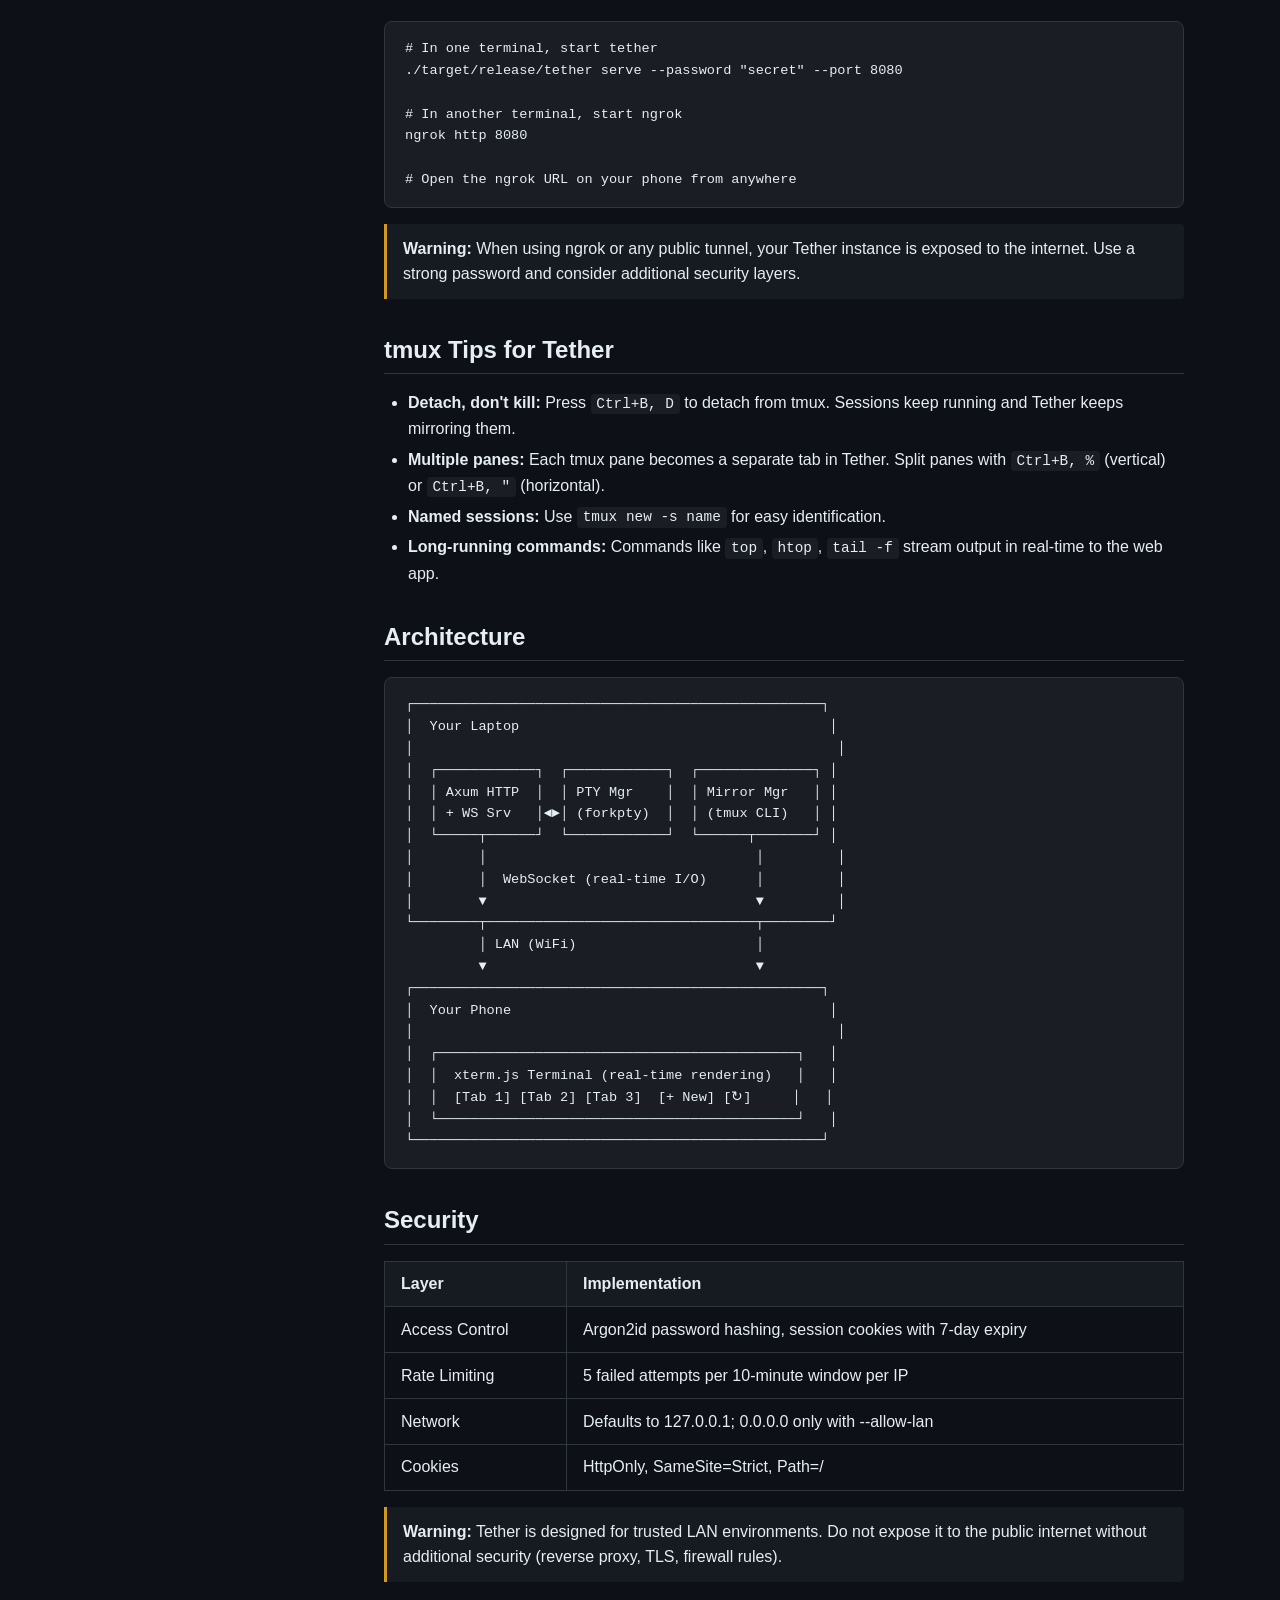
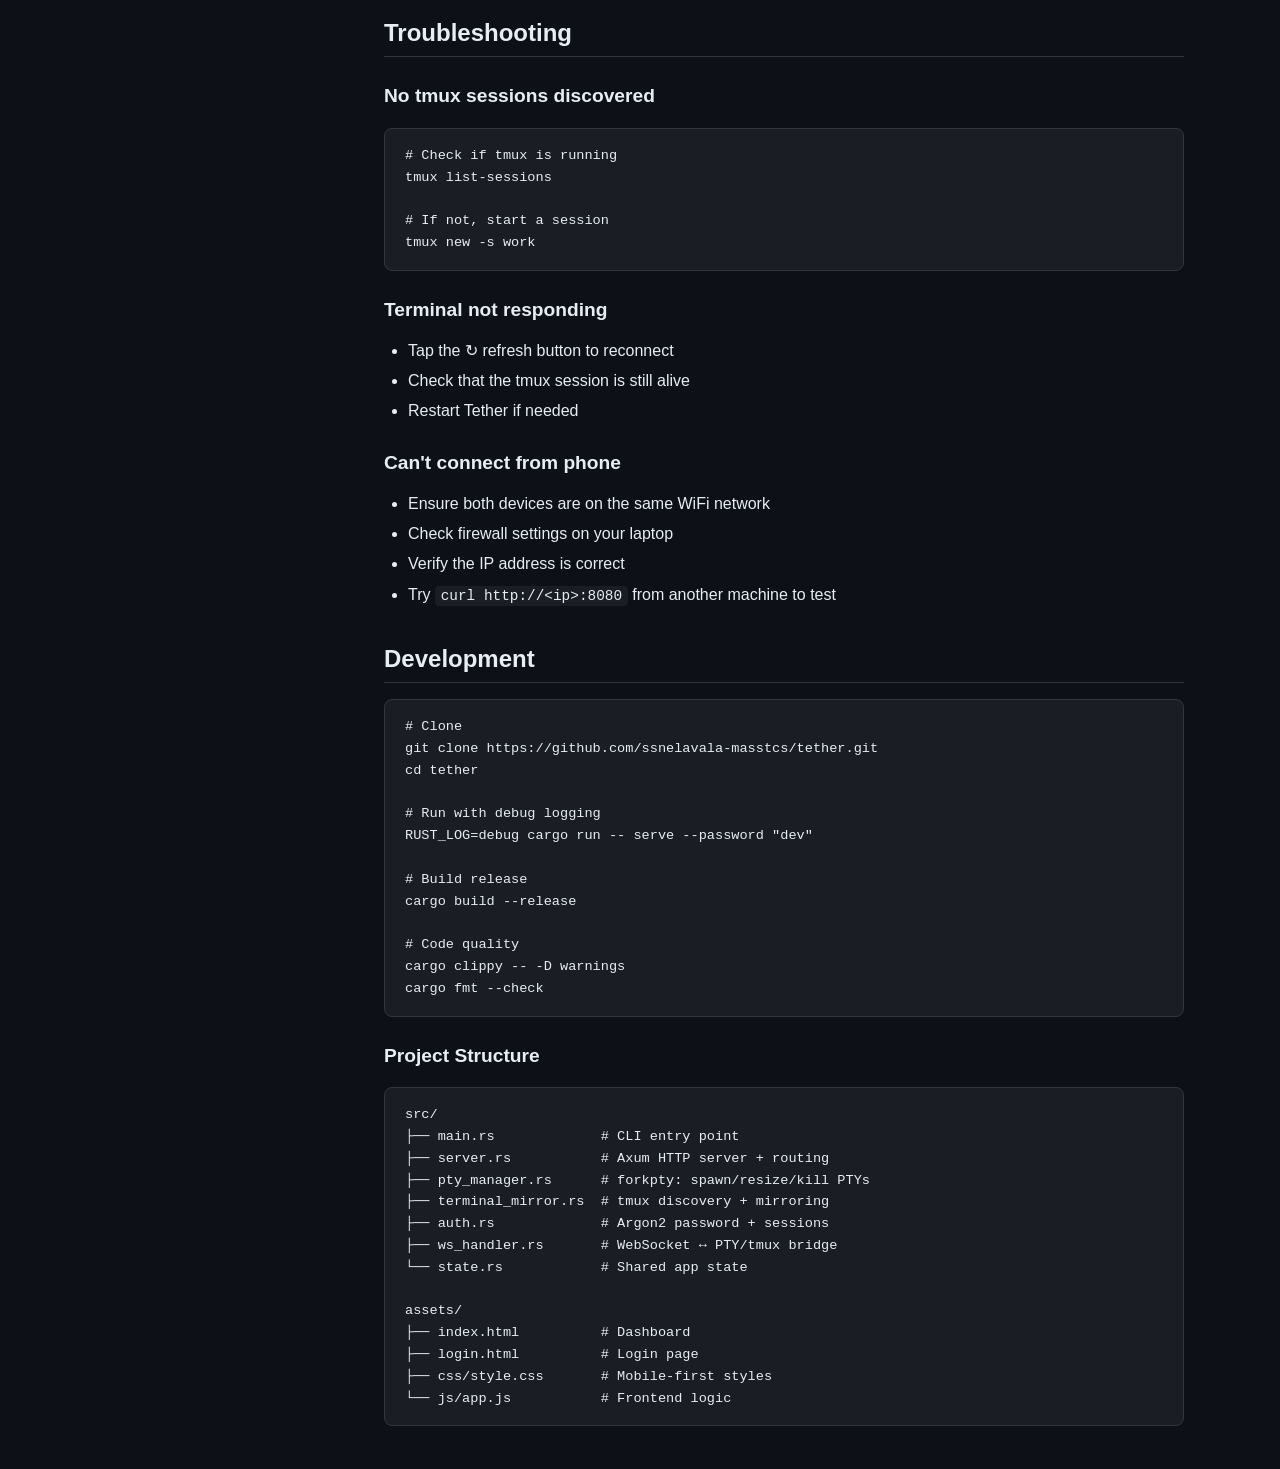
==== commit 3ada4598: "feat: tmux session mirroring, raw forkpty, GitHub Pages docs - Replace portable-pty with raw forkpty" ====
--- a/.github/pages/index.html
+++ b/.github/pages/index.html
@@ -3,229 +3,592 @@
 <head>
     <meta charset="UTF-8">
     <meta name="viewport" content="width=device-width, initial-scale=1.0">
-    <title>Tether — Your Terminal, Anywhere</title>
-    <meta name="description" content="A lightweight, mobile-optimized web terminal controller. Mirror and control local shell sessions from your phone.">
-    <meta name="theme-color" content="#0a0a1a">
-    <link rel="preconnect" href="https://fonts.googleapis.com">
-    <link rel="preconnect" href="https://fonts.gstatic.com" crossorigin>
-    <link href="https://fonts.googleapis.com/css2?family=Inter:wght@300;400;500;600;700;800;900&family=JetBrains+Mono:wght@400;500;600&display=swap" rel="stylesheet">
-    <link rel="stylesheet" href="css/docs.css">
+    <title>Tether - User Guide</title>
+    <style>
+        :root {
+            --bg: #0d1117;
+            --bg-secondary: #161b22;
+            --bg-tertiary: #21262d;
+            --text: #e6edf3;
+            --text-secondary: #8b949e;
+            --accent: #58a6ff;
+            --accent-hover: #79b8ff;
+            --border: #30363d;
+            --success: #3fb950;
+            --warning: #d29922;
+            --code-bg: #1a1e24;
+        }
+
+        * { margin: 0; padding: 0; box-sizing: border-box; }
+
+        body {
+            font-family: -apple-system, BlinkMacSystemFont, 'Segoe UI', 'Noto Sans', Helvetica, Arial, sans-serif;
+            background: var(--bg);
+            color: var(--text);
+            line-height: 1.6;
+        }
+
+        /* Header */
+        .site-header {
+            background: var(--bg-secondary);
+            border-bottom: 1px solid var(--border);
+            padding: 1rem 2rem;
+            position: sticky;
+            top: 0;
+            z-index: 100;
+        }
+
+        .site-header h1 {
+            font-size: 1.5rem;
+            color: var(--accent);
+        }
+
+        .site-header h1 span { color: var(--text-secondary); font-weight: normal; }
+
+        /* Layout */
+        .container {
+            max-width: 1200px;
+            margin: 0 auto;
+            display: grid;
+            grid-template-columns: 280px 1fr;
+            gap: 2rem;
+            padding: 2rem;
+        }
+
+        /* Sidebar */
+        .sidebar {
+            position: sticky;
+            top: 5rem;
+            height: fit-content;
+            max-height: calc(100vh - 6rem);
+            overflow-y: auto;
+        }
+
+        .sidebar nav a {
+            display: block;
+            padding: 0.4rem 0.75rem;
+            color: var(--text-secondary);
+            text-decoration: none;
+            font-size: 0.9rem;
+            border-left: 2px solid transparent;
+            transition: all 0.15s;
+        }
+
+        .sidebar nav a:hover,
+        .sidebar nav a.active {
+            color: var(--text);
+            border-left-color: var(--accent);
+            background: var(--bg-tertiary);
+        }
+
+        .sidebar nav a.sub {
+            padding-left: 1.5rem;
+            font-size: 0.85rem;
+        }
+
+        .sidebar h3 {
+            font-size: 0.75rem;
+            text-transform: uppercase;
+            letter-spacing: 0.05em;
+            color: var(--text-secondary);
+            padding: 1rem 0.75rem 0.25rem;
+        }
+
+        /* Content */
+        .content {
+            max-width: 800px;
+        }
+
+        .content h1 {
+            font-size: 2rem;
+            margin-bottom: 0.5rem;
+            padding-bottom: 0.5rem;
+            border-bottom: 1px solid var(--border);
+        }
+
+        .content h2 {
+            font-size: 1.5rem;
+            margin: 2rem 0 1rem;
+            padding-bottom: 0.25rem;
+            border-bottom: 1px solid var(--border);
+        }
+
+        .content h3 {
+            font-size: 1.2rem;
+            margin: 1.5rem 0 0.75rem;
+        }
+
+        .content p { margin-bottom: 1rem; }
+
+        .content a { color: var(--accent); text-decoration: none; }
+        .content a:hover { text-decoration: underline; }
+
+        .content code {
+            background: var(--code-bg);
+            padding: 0.15em 0.4em;
+            border-radius: 4px;
+            font-size: 0.9em;
+            font-family: 'SF Mono', 'Fira Code', 'Cascadia Code', 'Menlo', 'Consolas', monospace;
+        }
+
+        .content pre {
+            background: var(--code-bg);
+            border: 1px solid var(--border);
+            border-radius: 8px;
+            padding: 1rem 1.25rem;
+            overflow-x: auto;
+            margin: 1rem 0;
+        }
+
+        .content pre code {
+            background: none;
+            padding: 0;
+            font-size: 0.85rem;
+            line-height: 1.6;
+        }
+
+        .content table {
+            width: 100%;
+            border-collapse: collapse;
+            margin: 1rem 0;
+        }
+
+        .content th, .content td {
+            padding: 0.6rem 1rem;
+            border: 1px solid var(--border);
+            text-align: left;
+        }
+
+        .content th {
+            background: var(--bg-secondary);
+            font-weight: 600;
+        }
+
+        .content blockquote {
+            border-left: 3px solid var(--accent);
+            padding: 0.75rem 1rem;
+            margin: 1rem 0;
+            background: var(--bg-secondary);
+            border-radius: 0 4px 4px 0;
+        }
+
+        .content blockquote.warning {
+            border-left-color: var(--warning);
+        }
+
+        .content ul, .content ol {
+            margin: 0.5rem 0 1rem 1.5rem;
+        }
+
+        .content li { margin-bottom: 0.3rem; }
+
+        .step {
+            background: var(--bg-secondary);
+            border: 1px solid var(--border);
+            border-radius: 8px;
+            padding: 1.25rem;
+            margin: 1rem 0;
+        }
+
+        .step-number {
+            display: inline-flex;
+            align-items: center;
+            justify-content: center;
+            width: 28px;
+            height: 28px;
+            border-radius: 50%;
+            background: var(--accent);
+            color: #000;
+            font-weight: 700;
+            font-size: 0.85rem;
+            margin-right: 0.5rem;
+        }
+
+        .step h4 {
+            display: inline;
+            font-size: 1.1rem;
+        }
+
+        .diagram {
+            background: var(--bg-secondary);
+            border: 1px solid var(--border);
+            border-radius: 8px;
+            padding: 1.25rem;
+            font-family: 'SF Mono', 'Fira Code', monospace;
+            font-size: 0.8rem;
+            line-height: 1.4;
+            overflow-x: auto;
+            white-space: pre;
+            margin: 1rem 0;
+        }
+
+        /* Mobile */
+        @media (max-width: 768px) {
+            .container {
+                grid-template-columns: 1fr;
+                padding: 1rem;
+            }
+            .sidebar {
+                position: static;
+                max-height: none;
+            }
+            .sidebar nav {
+                display: flex;
+                flex-wrap: wrap;
+                gap: 0.25rem;
+            }
+            .sidebar nav a {
+                border-left: none;
+                border-bottom: 2px solid transparent;
+                padding: 0.25rem 0.5rem;
+                font-size: 0.8rem;
+            }
+            .sidebar nav a:hover,
+            .sidebar nav a.active {
+                border-bottom-color: var(--accent);
+            }
+            .sidebar h3 { display: none; }
+        }
+    </style>
 </head>
 <body>
-    <!-- Navigation -->
-    <nav class="navbar">
-        <div class="nav-container">
-            <a href="index.html" class="nav-logo">
-                <span class="logo-icon">🪢</span>
-                <span class="logo-text">Tether</span>
-            </a>
-            <button class="nav-toggle" aria-label="Toggle menu">
-                <span></span><span></span><span></span>
-            </button>
-            <ul class="nav-links">
-                <li><a href="index.html">Home</a></li>
-                <li><a href="getting-started.html">Getting Started</a></li>
-                <li><a href="architecture.html">Architecture</a></li>
-                <li><a href="security.html">Security</a></li>
-                <li><a href="faq.html">FAQ</a></li>
-                <li><a href="https://github.com/ssnelavala-masstcs/tether" class="nav-cta" target="_blank">GitHub</a></li>
-            </ul>
-        </div>
-    </nav>
-
-    <!-- Hero Section -->
-    <header class="hero">
-        <div class="hero-bg">
-            <div class="gradient-orb orb-1"></div>
-            <div class="gradient-orb orb-2"></div>
-            <div class="gradient-orb orb-3"></div>
-            <div class="grid-overlay"></div>
-        </div>
-        <div class="hero-content">
-            <div class="hero-badge">
-                <span class="badge-dot"></span>
-                <span>v1.0 — Now Available</span>
-            </div>
-            <h1 class="hero-title">
-                Your Terminal,<br>
-                <span class="gradient-text">Anywhere.</span>
-            </h1>
-            <p class="hero-subtitle">
-                A lightweight, mobile-optimized web terminal controller that mirrors and controls 
-                local shell sessions from your phone — zero cloud dependencies, fully self-hosted.
-            </p>
-            <div class="hero-actions">
-                <a href="getting-started.html" class="btn btn-primary">
-                    Get Started
-                    <svg width="16" height="16" viewBox="0 0 16 16" fill="none"><path d="M3 8h10M9 4l4 4-4 4" stroke="currentColor" stroke-width="2" stroke-linecap="round" stroke-linejoin="round"/></svg>
-                </a>
-                <a href="https://github.com/ssnelavala-masstcs/tether" class="btn btn-secondary" target="_blank">
-                    <svg width="18" height="18" viewBox="0 0 24 24" fill="currentColor"><path d="M12 0C5.37 0 0 5.37 0 12c0 5.31 3.435 9.795 8.205 11.385.6.105.825-.255.825-.57 0-.285-.015-1.23-.015-2.235-3.015.555-3.795-.735-4.035-1.41-.135-.345-.72-1.41-1.23-1.695-.42-.225-1.02-.78-.015-.795.945-.015 1.62.87 1.845 1.23 1.08 1.815 2.805 1.305 3.495.99.105-.78.42-1.305.765-1.605-2.67-.3-5.46-1.335-5.46-5.925 0-1.305.465-2.385 1.23-3.225-.12-.3-.54-1.53.12-3.18 0 0 1.005-.315 3.3 1.23.96-.27 1.98-.405 3-.405s2.04.135 3 .405c2.295-1.56 3.3-1.23 3.3-1.23.66 1.65.24 2.88.12 3.18.765.84 1.23 1.905 1.23 3.225 0 4.605-2.805 5.625-5.475 5.925.435.375.81 1.095.81 2.22 0 1.605-.015 2.895-.015 3.3 0 .315.225.69.825.57A12.02 12.02 0 0024 12c0-6.63-5.37-12-12-12z"/></svg>
-                    View on GitHub
-                </a>
-            </div>
-            <div class="hero-stats">
-                <div class="stat">
-                    <span class="stat-value">≤150ms</span>
-                    <span class="stat-label">Input→Output Latency</span>
+    <header class="site-header">
+        <h1>🪢 Tether <span>User Guide</span></h1>
+    </header>
+
+    <div class="container">
+        <aside class="sidebar">
+            <nav>
+                <h3>Getting Started</h3>
+                <a href="#overview">Overview</a>
+                <a href="#installation">Installation</a>
+                <a href="#quick-start">Quick Start</a>
+
+                <h3>Features</h3>
+                <a href="#tmux-mirroring">tmux Session Mirroring</a>
+                <a href="#fresh-pty">Fresh PTY Terminals</a>
+                <a href="#web-interface">Web Interface</a>
+
+                <h3>Usage</h3>
+                <a href="#cli-options">CLI Options</a>
+                <a href="#phone-access">Phone Access</a>
+                <a href="#tmux-tips">tmux Tips</a>
+
+                <h3>Advanced</h3>
+                <a href="#architecture">Architecture</a>
+                <a href="#security">Security</a>
+                <a href="#troubleshooting">Troubleshooting</a>
+                <a href="#development">Development</a>
+            </nav>
+        </aside>
+
+        <main class="content">
+            <section id="overview">
+                <h1>Overview</h1>
+                <p><strong>Tether</strong> is a mobile web terminal controller that lets you access and control your laptop's terminal sessions from your phone over your local network. It works in two modes:</p>
+
+                <ul>
+                    <li><strong>tmux Session Mirroring</strong> — Auto-discovers your existing tmux sessions and shows them as panels in the web app. Input and output sync bidirectionally between your laptop and phone.</li>
+                    <li><strong>Fresh PTY Terminals</strong> — Spawns brand new bash sessions with full terminal emulation when tmux isn't available.</li>
+                </ul>
+
+                <div class="diagram">┌─────────────────────┐              ┌─────────────────────┐
+│  Your Laptop          │              │  Your Phone           │
+│                       │              │                       │
+│  tmux session: work   │   ◄──────►   │  Panel: bash (%0)     │
+│  ┌─────────────────┐  │   WiFi/WS    │  ┌───────────────┐    │
+│  │ $ ls             │  │ ◄────────►  │  │ $ ls           │   │
+│  │ file1  file2     │  │             │  │ file1  file2   │   │
+│  │ $ _              │  │             │  │ $ _            │   │
+│  └─────────────────┘  │             │  └───────────────┘    │
+└─────────────────────┘              └─────────────────────┘</div>
+            </section>
+
+            <section id="installation">
+                <h2>Installation</h2>
+
+                <h3>Prerequisites</h3>
+                <ul>
+                    <li><strong>Rust 1.75+</strong> — <a href="https://rustup.rs/">Install via rustup</a></li>
+                    <li><strong>tmux</strong> (recommended) — For session mirroring</li>
+                    <li><strong>Linux or macOS</strong> — PTY support via POSIX APIs</li>
+                </ul>
+
+                <h3>Install tmux</h3>
+                <pre><code># Debian/Ubuntu
+sudo apt install tmux
+
+# macOS
+brew install tmux
+
+# Fedora
+sudo dnf install tmux</code></pre>
+
+                <h3>Build from Source</h3>
+                <pre><code>git clone https://github.com/ssnelavala-masstcs/tether.git
+cd tether
+cargo build --release
+
+# Binary is at: target/release/tether</code></pre>
+            </section>
+
+            <section id="quick-start">
+                <h2>Quick Start</h2>
+
+                <div class="step">
+                    <span class="step-number">1</span>
+                    <h4>Start tmux sessions</h4>
+                    <pre><code>tmux new -s work    # Create a session named "work"
+# Press Ctrl+B, then D to detach
+
+tmux new -s monitor # Create another session</code></pre>
                 </div>
-                <div class="stat">
-                    <span class="stat-value">≤40MB</span>
-                    <span class="stat-label">Memory (5 shells)</span>
+
+                <div class="step">
+                    <span class="step-number">2</span>
+                    <h4>Start Tether</h4>
+                    <pre><code>./target/release/tether serve --password "yourpassword" --allow-lan</code></pre>
+                    <p>You'll see output like:</p>
+                    <pre><code>INFO Starting Tether server on http://0.0.0.0:8080
+INFO Discovered 3 terminal tabs
+INFO   mirror-0 -> /dev/pts/10 (PID 1234, cmd: bash)
+INFO Access Tether at: http://192.168.1.100:8080</code></pre>
                 </div>
-                <div class="stat">
-                    <span class="stat-value">0</span>
-                    <span class="stat-label">Cloud Dependencies</span>
+
+                <div class="step">
+                    <span class="step-number">3</span>
+                    <h4>Open on your phone</h4>
+                    <p>Open the URL shown in the logs (e.g., <code>http://192.168.1.100:8080</code>) on your phone's browser.</p>
                 </div>
-            </div>
-        </div>
-        <div class="hero-visual">
-            <div class="phone-mockup">
-                <div class="phone-screen">
-                    <div class="mock-terminal">
-                        <div class="mock-header">
-                            <span class="mock-dot red"></span>
-                            <span class="mock-dot yellow"></span>
-                            <span class="mock-dot green"></span>
-                            <span class="mock-title">tether — bash</span>
-                        </div>
-                        <div class="mock-body">
-                            <div class="mock-line"><span class="mock-prompt">$</span> <span class="mock-cmd">ls -la</span></div>
-                            <div class="mock-line mock-output">total 48</div>
-                            <div class="mock-line mock-output">drwxr-xr-x  8 user  4096 Apr  3</div>
-                            <div class="mock-line mock-output">-rw-r--r--  1 user  1234 Apr  3</div>
-                            <div class="mock-line"><span class="mock-prompt">$</span> <span class="mock-cursor">█</span></div>
-                        </div>
-                    </div>
+
+                <div class="step">
+                    <span class="step-number">4</span>
+                    <h4>Login and use</h4>
+                    <p>Enter your password. Your tmux sessions appear as tabs — tap to switch between them. Type commands just like a real terminal.</p>
                 </div>
-            </div>
-        </div>
-    </header>
-
-    <!-- Features Grid -->
-    <section class="features">
-        <div class="container">
-            <div class="section-header">
-                <span class="section-label">Features</span>
-                <h2 class="section-title">Everything you need for<br><span class="gradient-text">mobile terminal control</span></h2>
-            </div>
-            <div class="features-grid">
-                <div class="feature-card">
-                    <div class="feature-icon">📱</div>
-                    <h3>Mobile-First UI</h3>
-                    <p>Touch-optimized, responsive xterm.js interface designed specifically for phones and tablets.</p>
-                </div>
-                <div class="feature-card">
-                    <div class="feature-icon">🔐</div>
-                    <h3>Password Auth</h3>
-                    <p>Argon2id hashed passwords with session cookies, rate limiting, and 7-day expiry.</p>
-                </div>
-                <div class="feature-card">
-                    <div class="feature-icon">🖥️</div>
-                    <h3>Multi-PTY</h3>
-                    <p>Spawn and manage multiple terminal sessions simultaneously with a swipeable drawer.</p>
-                </div>
-                <div class="feature-card">
-                    <div class="feature-icon">⚡</div>
-                    <h3>Real-Time</h3>
-                    <p>WebSocket-based streaming with ≤150ms input→output latency on your LAN.</p>
-                </div>
-                <div class="feature-card">
-                    <div class="feature-icon">🎛️</div>
-                    <h3>Preset Commands</h3>
-                    <p>Quick-tap buttons for common commands — ls, top, df, free — one tap away.</p>
-                </div>
-                <div class="feature-card">
-                    <div class="feature-icon">📦</div>
-                    <h3>Single Binary</h3>
-                    <p>Frontend embedded via rust-embed. No npm, no external dependencies, just run.</p>
-                </div>
-            </div>
-        </div>
-    </section>
-
-    <!-- Quick Start -->
-    <section class="quick-start">
-        <div class="container">
-            <div class="section-header">
-                <span class="section-label">Quick Start</span>
-                <h2 class="section-title">Up and running in <span class="gradient-text">30 seconds</span></h2>
-            </div>
-            <div class="steps">
-                <div class="step">
-                    <div class="step-number">1</div>
-                    <div class="step-content">
-                        <h3>Install</h3>
-                        <div class="code-block">
-                            <code>git clone https://github.com/ssnelavala-masstcs/tether.git
+            </section>
+
+            <section id="tmux-mirroring">
+                <h2>tmux Session Mirroring</h2>
+                <p>When you start Tether, it automatically discovers tmux sessions and creates mirror panels for each pane.</p>
+
+                <h3>How it works</h3>
+                <table>
+                    <tr><th>Direction</th><th>Mechanism</th></tr>
+                    <tr><td>Laptop → Phone (output)</td><td><code>tmux capture-pane -p -e</code> polled every 200ms</td></tr>
+                    <tr><td>Phone → Laptop (input)</td><td><code>tmux send-keys</code> for each keystroke</td></tr>
+                </table>
+
+                <h3>What gets discovered</h3>
+                <ul>
+                    <li>All tmux sessions and their panes</li>
+                    <li>Each pane becomes a separate tab in the web app</li>
+                    <li>Non-tmux bash sessions are also discovered (but require manual setup for mirroring)</li>
+                </ul>
+
+                <blockquote>
+                    <strong>Tip:</strong> Name your tmux sessions meaningfully (e.g., <code>tmux new -s server</code>, <code>tmux new -s logs</code>) so they're easy to identify in the web app.
+                </blockquote>
+            </section>
+
+            <section id="fresh-pty">
+                <h2>Fresh PTY Terminals</h2>
+                <p>If no tmux sessions are found, or when you tap <strong>"+ New"</strong>, Tether creates a brand new bash session using raw <code>forkpty</code>.</p>
+
+                <ul>
+                    <li>Full PTY with proper terminal emulation (colors, cursor movement, etc.)</li>
+                    <li>Independent from your laptop's existing terminals</li>
+                    <li>Supports resize events, scrollback, and all xterm.js features</li>
+                </ul>
+
+                <blockquote>
+                    <strong>Note:</strong> Fresh PTY terminals are not connected to your laptop's existing sessions. They're standalone bash sessions created specifically for the web app.
+                </blockquote>
+            </section>
+
+            <section id="web-interface">
+                <h2>Web Interface</h2>
+
+                <h3>Dashboard Layout</h3>
+                <ul>
+                    <li><strong>Header</strong> — App title, "+ New" button, "↻" refresh button</li>
+                    <li><strong>Tabs bar</strong> — One tab per terminal/session, with connection status indicator</li>
+                    <li><strong>Terminal area</strong> — Full-screen xterm.js terminal for the active tab</li>
+                </ul>
+
+                <h3>Tab Controls</h3>
+                <table>
+                    <tr><th>Element</th><th>Action</th></tr>
+                    <tr><td>Tab click</td><td>Switch to that terminal</td></tr>
+                    <tr><td>✕ on tab</td><td>Close that terminal (disconnects WebSocket)</td></tr>
+                    <tr><td>Green dot</td><td>Connected and streaming</td></tr>
+                    <tr><td>Red dot</td><td>Disconnected (will auto-reconnect)</td></tr>
+                </table>
+
+                <h3>Terminal Features</h3>
+                <ul>
+                    <li>Full keyboard input (letters, numbers, special characters, arrows)</li>
+                    <li>Copy/paste via phone clipboard</li>
+                    <li>Auto-resize on orientation change</li>
+                    <li>10,000 line scrollback buffer</li>
+                    <li>Gruvbox-inspired color theme</li>
+                </ul>
+            </section>
+
+            <section id="cli-options">
+                <h2>CLI Options</h2>
+                <pre><code>Usage: tether serve [OPTIONS]
+
+Options:
+  -p, --password &lt;PASSWORD&gt;  Password for authentication
+  -P, --port &lt;PORT&gt;          Port to bind to [default: 8080]
+      --allow-lan            Allow LAN access (binds to 0.0.0.0)
+  -h, --help                 Print help</code></pre>
+
+                <h3>Examples</h3>
+                <pre><code># Localhost only (default)
+./target/release/tether serve --password "secret"
+
+# LAN access on custom port
+./target/release/tether serve --password "secret" --allow-lan --port 3000</code></pre>
+            </section>
+
+            <section id="phone-access">
+                <h2>Phone Access</h2>
+
+                <h3>Method 1: Direct IP</h3>
+                <ol>
+                    <li>Start Tether with <code>--allow-lan</code></li>
+                    <li>Note the IP address in the server logs</li>
+                    <li>Open that URL on your phone's browser</li>
+                </ol>
+
+                <h3>Method 2: QR Code</h3>
+                <p>Tether prints a QR code in the server logs when started with <code>--allow-lan</code>. Scan it with your phone's camera to open the URL instantly.</p>
+
+                <h3>Method 3: ngrok (remote access)</h3>
+                <pre><code># In one terminal, start tether
+./target/release/tether serve --password "secret" --port 8080
+
+# In another terminal, start ngrok
+ngrok http 8080
+
+# Open the ngrok URL on your phone from anywhere</code></pre>
+
+                <blockquote class="warning">
+                    <strong>Warning:</strong> When using ngrok or any public tunnel, your Tether instance is exposed to the internet. Use a strong password and consider additional security layers.
+                </blockquote>
+            </section>
+
+            <section id="tmux-tips">
+                <h2>tmux Tips for Tether</h2>
+                <ul>
+                    <li><strong>Detach, don't kill:</strong> Press <code>Ctrl+B, D</code> to detach from tmux. Sessions keep running and Tether keeps mirroring them.</li>
+                    <li><strong>Multiple panes:</strong> Each tmux pane becomes a separate tab in Tether. Split panes with <code>Ctrl+B, %</code> (vertical) or <code>Ctrl+B, "</code> (horizontal).</li>
+                    <li><strong>Named sessions:</strong> Use <code>tmux new -s name</code> for easy identification.</li>
+                    <li><strong>Long-running commands:</strong> Commands like <code>top</code>, <code>htop</code>, <code>tail -f</code> stream output in real-time to the web app.</li>
+                </ul>
+            </section>
+
+            <section id="architecture">
+                <h2>Architecture</h2>
+                <pre><code>┌──────────────────────────────────────────────────┐
+│  Your Laptop                                      │
+│                                                    │
+│  ┌────────────┐  ┌────────────┐  ┌──────────────┐ │
+│  │ Axum HTTP  │  │ PTY Mgr    │  │ Mirror Mgr   │ │
+│  │ + WS Srv   │◄►│ (forkpty)  │  │ (tmux CLI)   │ │
+│  └─────┬──────┘  └────────────┘  └──────┬───────┘ │
+│        │                                 │         │
+│        │  WebSocket (real-time I/O)      │         │
+│        ▼                                 ▼         │
+└────────┬─────────────────────────────────┬────────┘
+         │ LAN (WiFi)                      │
+         ▼                                 ▼
+┌──────────────────────────────────────────────────┐
+│  Your Phone                                       │
+│                                                    │
+│  ┌────────────────────────────────────────────┐   │
+│  │  xterm.js Terminal (real-time rendering)   │   │
+│  │  [Tab 1] [Tab 2] [Tab 3]  [+ New] [↻]     │   │
+│  └────────────────────────────────────────────┘   │
+└──────────────────────────────────────────────────┘</code></pre>
+            </section>
+
+            <section id="security">
+                <h2>Security</h2>
+                <table>
+                    <tr><th>Layer</th><th>Implementation</th></tr>
+                    <tr><td>Access Control</td><td>Argon2id password hashing, session cookies with 7-day expiry</td></tr>
+                    <tr><td>Rate Limiting</td><td>5 failed attempts per 10-minute window per IP</td></tr>
+                    <tr><td>Network</td><td>Defaults to 127.0.0.1; 0.0.0.0 only with --allow-lan</td></tr>
+                    <tr><td>Cookies</td><td>HttpOnly, SameSite=Strict, Path=/</td></tr>
+                </table>
+
+                <blockquote class="warning">
+                    <strong>Warning:</strong> Tether is designed for trusted LAN environments. Do not expose it to the public internet without additional security (reverse proxy, TLS, firewall rules).
+                </blockquote>
+            </section>
+
+            <section id="troubleshooting">
+                <h2>Troubleshooting</h2>
+
+                <h3>No tmux sessions discovered</h3>
+                <pre><code># Check if tmux is running
+tmux list-sessions
+
+# If not, start a session
+tmux new -s work</code></pre>
+
+                <h3>Terminal not responding</h3>
+                <ul>
+                    <li>Tap the ↻ refresh button to reconnect</li>
+                    <li>Check that the tmux session is still alive</li>
+                    <li>Restart Tether if needed</li>
+                </ul>
+
+                <h3>Can't connect from phone</h3>
+                <ul>
+                    <li>Ensure both devices are on the same WiFi network</li>
+                    <li>Check firewall settings on your laptop</li>
+                    <li>Verify the IP address is correct</li>
+                    <li>Try <code>curl http://&lt;ip&gt;:8080</code> from another machine to test</li>
+                </ul>
+            </section>
+
+            <section id="development">
+                <h2>Development</h2>
+                <pre><code># Clone
+git clone https://github.com/ssnelavala-masstcs/tether.git
 cd tether
-cargo build --release</code>
-                            <button class="copy-btn" onclick="copyCode(this)">
-                                <svg width="16" height="16" viewBox="0 0 24 24" fill="none" stroke="currentColor" stroke-width="2"><rect x="9" y="9" width="13" height="13" rx="2"/><path d="M5 15H4a2 2 0 01-2-2V4a2 2 0 012-2h9a2 2 0 012 2v1"/></svg>
-                            </button>
-                        </div>
-                    </div>
-                </div>
-                <div class="step">
-                    <div class="step-number">2</div>
-                    <div class="step-content">
-                        <h3>Run</h3>
-                        <div class="code-block">
-                            <code>./target/release/tether serve --password "secret" --allow-lan</code>
-                            <button class="copy-btn" onclick="copyCode(this)">
-                                <svg width="16" height="16" viewBox="0 0 24 24" fill="none" stroke="currentColor" stroke-width="2"><rect x="9" y="9" width="13" height="13" rx="2"/><path d="M5 15H4a2 2 0 01-2-2V4a2 2 0 012-2h9a2 2 0 012 2v1"/></svg>
-                            </button>
-                        </div>
-                    </div>
-                </div>
-                <div class="step">
-                    <div class="step-number">3</div>
-                    <div class="step-content">
-                        <h3>Access from Phone</h3>
-                        <p>Open the printed URL (e.g., <code class="inline">http://192.168.1.100:8080</code>) on your phone's browser, enter the password, and start controlling your terminal.</p>
-                    </div>
-                </div>
-            </div>
-            <div class="cta-center">
-                <a href="getting-started.html" class="btn btn-primary btn-lg">
-                    Full Documentation
-                    <svg width="16" height="16" viewBox="0 0 16 16" fill="none"><path d="M3 8h10M9 4l4 4-4 4" stroke="currentColor" stroke-width="2" stroke-linecap="round" stroke-linejoin="round"/></svg>
-                </a>
-            </div>
-        </div>
-    </section>
-
-    <!-- Footer -->
-    <footer class="footer">
-        <div class="container">
-            <div class="footer-content">
-                <div class="footer-brand">
-                    <span class="logo-icon">🪢</span>
-                    <span class="logo-text">Tether</span>
-                    <p>Your terminal, anywhere.</p>
-                </div>
-                <div class="footer-links">
-                    <div class="footer-col">
-                        <h4>Docs</h4>
-                        <a href="getting-started.html">Getting Started</a>
-                        <a href="architecture.html">Architecture</a>
-                        <a href="security.html">Security</a>
-                        <a href="faq.html">FAQ</a>
-                    </div>
-                    <div class="footer-col">
-                        <h4>Project</h4>
-                        <a href="https://github.com/ssnelavala-masstcs/tether" target="_blank">GitHub</a>
-                        <a href="https://github.com/ssnelavala-masstcs/tether/issues" target="_blank">Issues</a>
-                        <a href="https://github.com/ssnelavala-masstcs/tether/releases" target="_blank">Releases</a>
-                    </div>
-                </div>
-            </div>
-            <div class="footer-bottom">
-                <p>MIT License · Built with ❤️ and Rust</p>
-            </div>
-        </div>
-    </footer>
-
-    <script src="js/docs.js"></script>
+
+# Run with debug logging
+RUST_LOG=debug cargo run -- serve --password "dev"
+
+# Build release
+cargo build --release
+
+# Code quality
+cargo clippy -- -D warnings
+cargo fmt --check</code></pre>
+
+                <h3>Project Structure</h3>
+                <pre><code>src/
+├── main.rs             # CLI entry point
+├── server.rs           # Axum HTTP server + routing
+├── pty_manager.rs      # forkpty: spawn/resize/kill PTYs
+├── terminal_mirror.rs  # tmux discovery + mirroring
+├── auth.rs             # Argon2 password + sessions
+├── ws_handler.rs       # WebSocket ↔ PTY/tmux bridge
+└── state.rs            # Shared app state
+
+assets/
+├── index.html          # Dashboard
+├── login.html          # Login page
+├── css/style.css       # Mobile-first styles
+└── js/app.js           # Frontend logic</code></pre>
+            </section>
+        </main>
+    </div>
 </body>
 </html>
